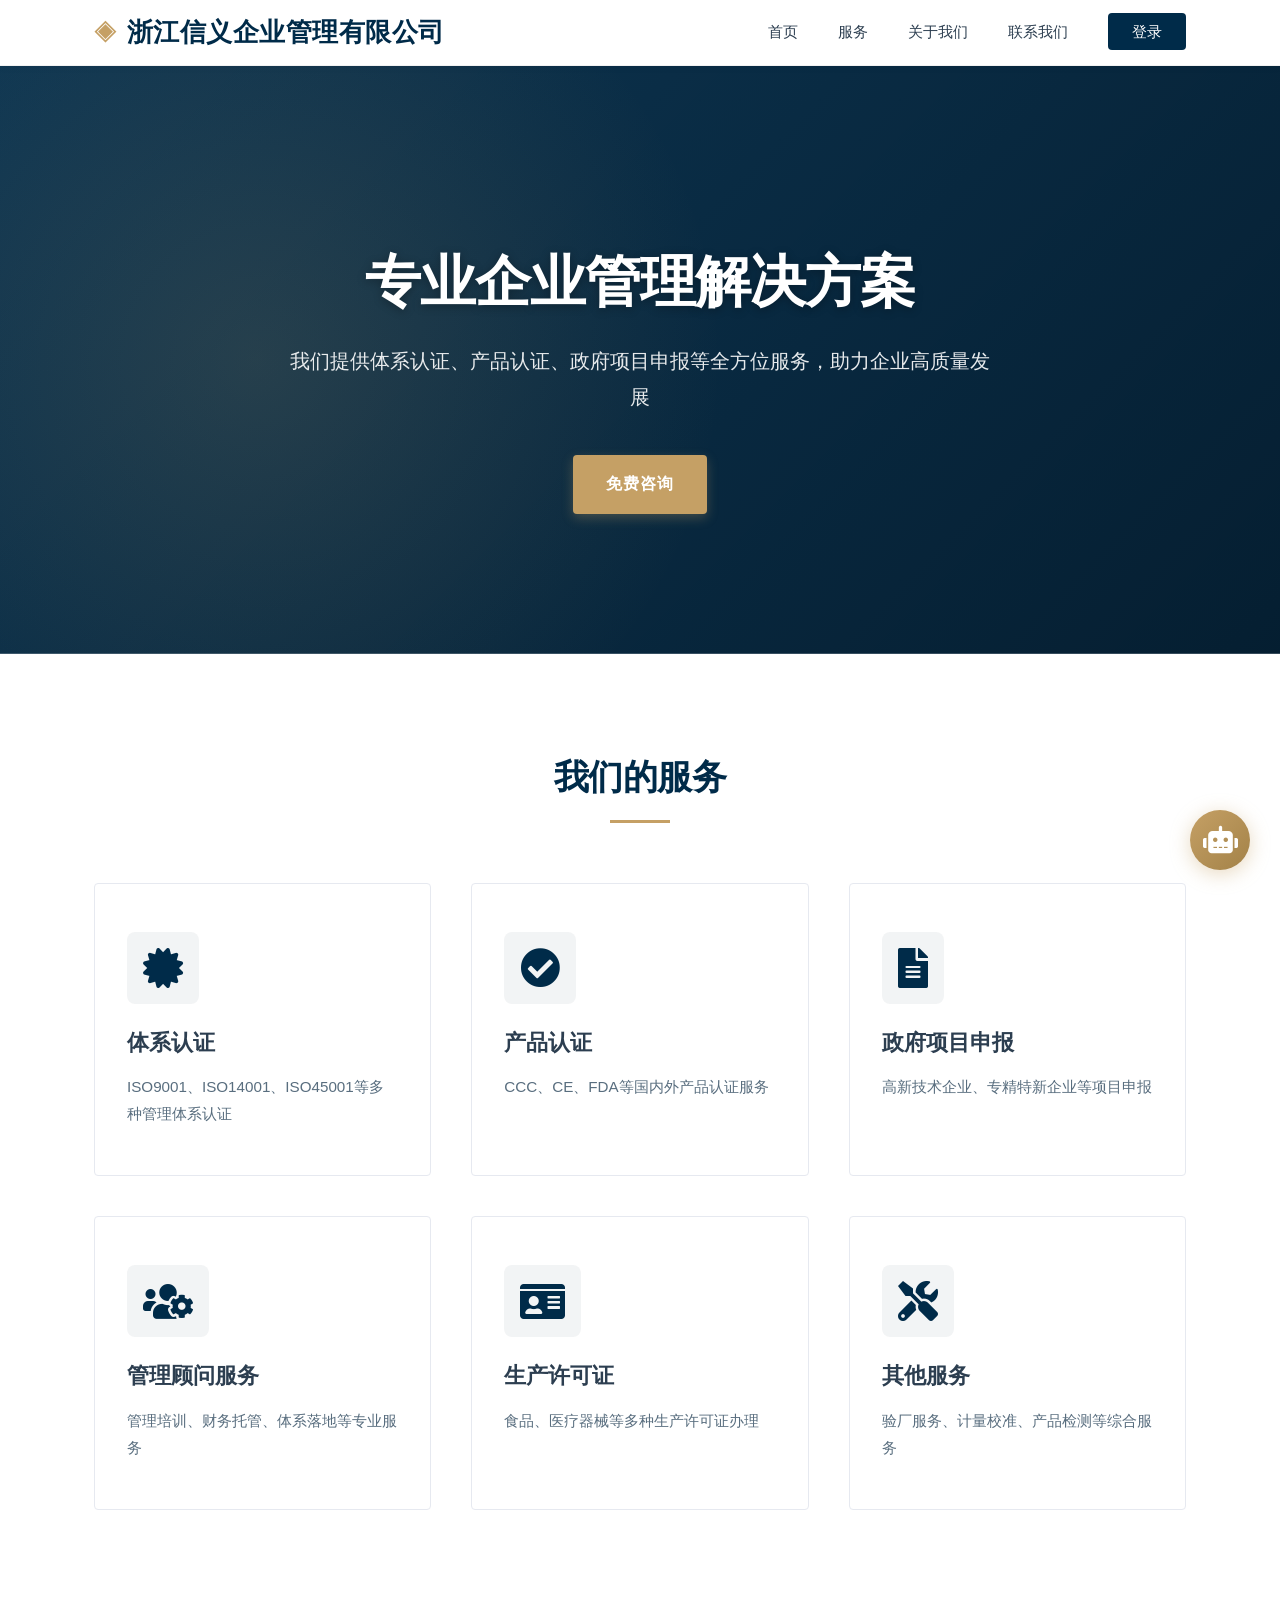
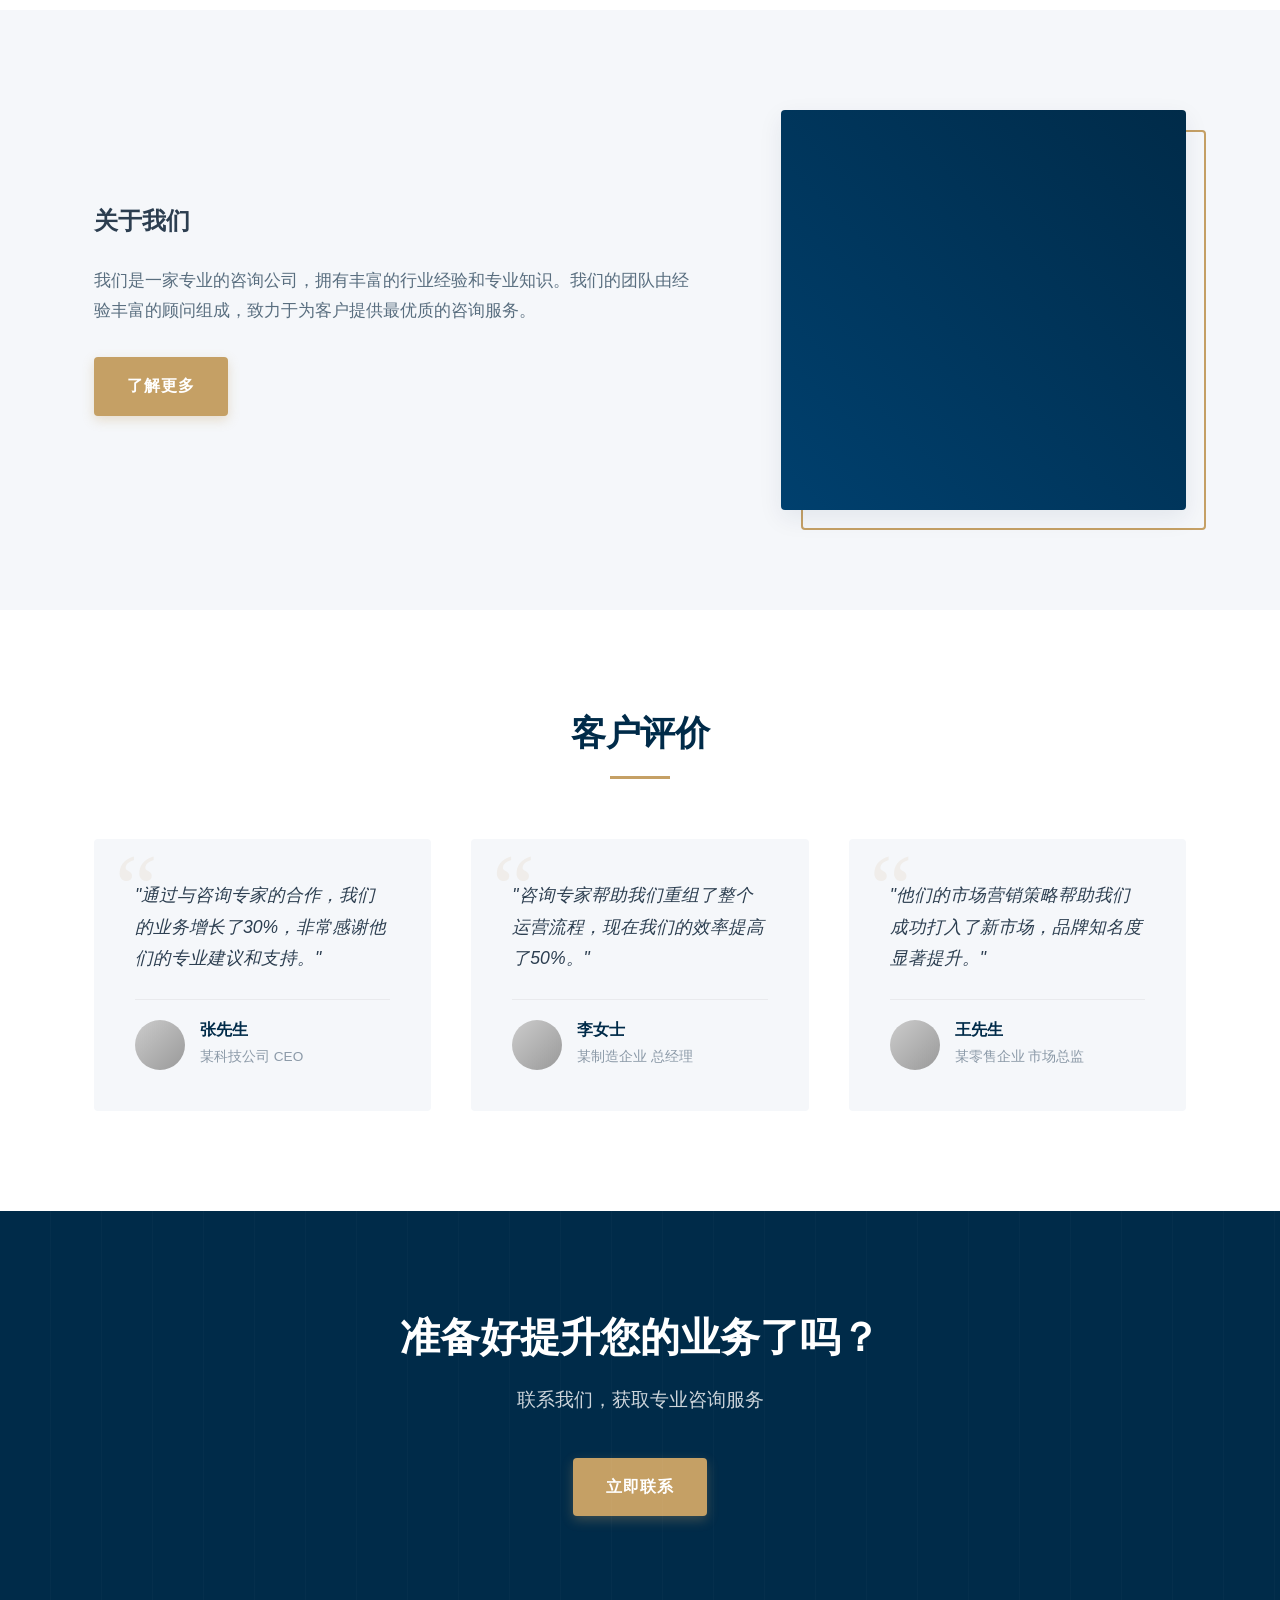
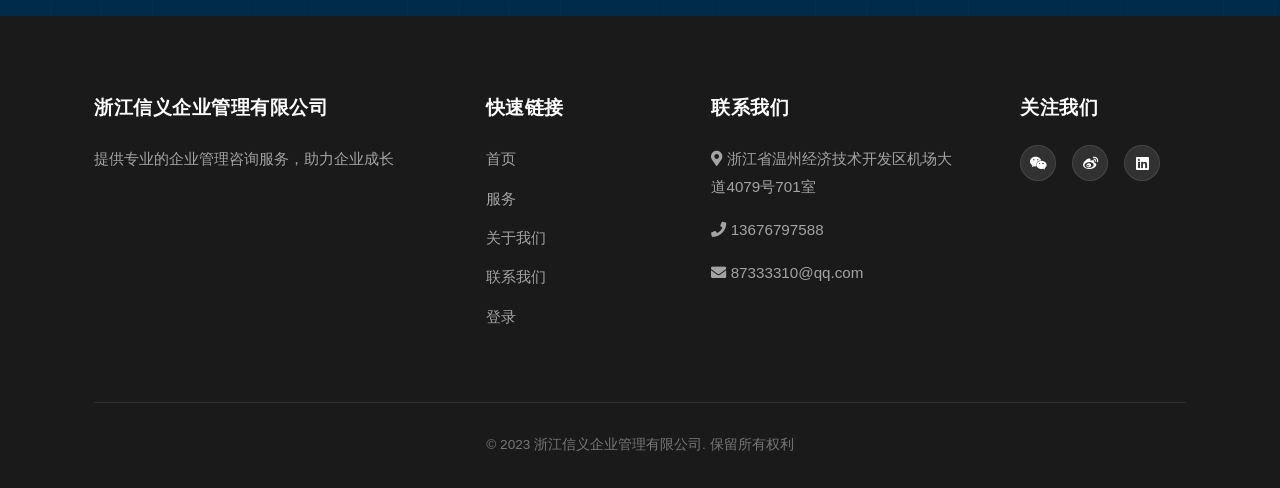
==== public/index.html @ 8b7562a7 "Optimize mobile responsive layout: fix nav width, adjust font sizes, stack grid items" ====
<!DOCTYPE html>
<html lang="zh-CN">
<head>
    <meta charset="UTF-8">
    <meta name="viewport" content="width=device-width, initial-scale=1.0">
    <title>浙江信义企业管理有限公司 - 专业体系认证与政府项目申报</title>
    <meta name="description" content="浙江信义企业管理有限公司提供ISO9001体系认证、产品认证、政府项目申报、高新技术企业认定等一站式咨询服务。专业团队，高效办理，助力企业高质量发展。">
    <meta name="keywords" content="体系认证, 产品认证, 政府项目申报, ISO9001, 管理咨询, 浙江信义, 企业管理">
    <link rel="stylesheet" href="css/style.css">
    <link rel="stylesheet" href="css/responsive.css">
    <link rel="stylesheet" href="https://cdn.staticfile.org/font-awesome/5.15.3/css/all.min.css">
    
    <!-- JSON-LD Schema for AI Search Visibility -->
    <script type="application/ld+json">
    {
      "@context": "https://schema.org",
      "@type": "Consulting",
      "name": "浙江信义企业管理有限公司",
      "image": "https://example.com/logo.png",
      "description": "提供体系认证、产品认证、政府项目申报等全方位企业管理咨询服务。",
      "address": {
        "@type": "PostalAddress",
        "streetAddress": "经济技术开发区机场大道4079号701室",
        "addressLocality": "温州市",
        "addressRegion": "浙江省",
        "postalCode": "325000",
        "addressCountry": "CN"
      },
      "geo": {
        "@type": "GeoCoordinates",
        "latitude": 27.9949,
        "longitude": 120.6994
      },
      "url": "http://www.consultingexperts.com",
      "telephone": "13676797588",
      "priceRange": "$$",
      "openingHoursSpecification": [
        {
          "@type": "OpeningHoursSpecification",
          "dayOfWeek": [
            "Monday",
            "Tuesday",
            "Wednesday",
            "Thursday",
            "Friday"
          ],
          "opens": "09:00",
          "closes": "18:00"
        }
      ],
      "sameAs": [
        "https://weibo.com/xinyi",
        "https://www.linkedin.com/company/xinyi"
      ]
    }
    </script>
</head>
<body>
    <header>
        <div class="container">
            <div class="logo">
                <h1>浙江信义企业管理有限公司</h1>
            </div>
            <nav>
                <ul>
                    <li><a href="index.html">首页</a></li>
                    <li><a href="services.html">服务</a></li>
                    <li><a href="about.html">关于我们</a></li>
                    <li><a href="contact.html">联系我们</a></li>
                    <li><a href="login.html" class="btn-login">登录</a></li>
                </ul>
            </nav>
            <div class="menu-toggle">
                <i class="fas fa-bars"></i>
            </div>
        </div>
    </header>

    <section class="hero animate-on-scroll">
        <div class="container">
            <div class="hero-content">
                <h2>专业企业管理解决方案</h2>
                <p>我们提供体系认证、产品认证、政府项目申报等全方位服务，助力企业高质量发展</p>
                <a href="#" class="btn js-open-ai-consult">免费咨询</a>
            </div>
        </div>
    </section>

    <section class="services animate-on-scroll">
        <div class="container">
            <h2 class="section-title">我们的服务</h2>
            <div class="services-grid">
                <div class="service-card animate-on-scroll">
                    <a href="services.html#system-certification">
                        <i class="fas fa-certificate"></i>
                        <h3>体系认证</h3>
                        <p>ISO9001、ISO14001、ISO45001等多种管理体系认证</p>
                    </a>
                </div>
                <div class="service-card animate-on-scroll">
                    <a href="services.html#product-certification">
                        <i class="fas fa-check-circle"></i>
                        <h3>产品认证</h3>
                        <p>CCC、CE、FDA等国内外产品认证服务</p>
                    </a>
                </div>
                <div class="service-card animate-on-scroll">
                    <a href="services.html#government-projects">
                        <i class="fas fa-file-alt"></i>
                        <h3>政府项目申报</h3>
                        <p>高新技术企业、专精特新企业等项目申报</p>
                    </a>
                </div>
                <div class="service-card animate-on-scroll">
                    <a href="services.html#management-consulting">
                        <i class="fas fa-users-cog"></i>
                        <h3>管理顾问服务</h3>
                        <p>管理培训、财务托管、体系落地等专业服务</p>
                    </a>
                </div>
                <div class="service-card animate-on-scroll">
                    <a href="services.html#production-license">
                        <i class="fas fa-id-card"></i>
                        <h3>生产许可证</h3>
                        <p>食品、医疗器械等多种生产许可证办理</p>
                    </a>
                </div>
                <div class="service-card animate-on-scroll">
                    <a href="services.html#other-services">
                        <i class="fas fa-tools"></i>
                        <h3>其他服务</h3>
                        <p>验厂服务、计量校准、产品检测等综合服务</p>
                    </a>
                </div>
            </div>
        </div>
    </section>

    <section class="about-preview animate-on-scroll">
        <div class="container">
            <div class="about-content">
                <h2>关于我们</h2>
                <p>我们是一家专业的咨询公司，拥有丰富的行业经验和专业知识。我们的团队由经验丰富的顾问组成，致力于为客户提供最优质的咨询服务。</p>
                <a href="about.html" class="btn">了解更多</a>
            </div>
            <div class="about-image-placeholder"></div>
        </div>
    </section>

    <section class="testimonials animate-on-scroll">
        <div class="container">
            <h2 class="section-title">客户评价</h2>
            <div class="testimonial-slider">
                <div class="testimonial animate-on-scroll">
                    <p>"通过与咨询专家的合作，我们的业务增长了30%，非常感谢他们的专业建议和支持。"</p>
                    <div class="client">
                        <div class="client-avatar"></div>
                        <div class="client-info">
                            <h4>张先生</h4>
                            <p>某科技公司 CEO</p>
                        </div>
                    </div>
                </div>
                <div class="testimonial animate-on-scroll">
                    <p>"咨询专家帮助我们重组了整个运营流程，现在我们的效率提高了50%。"</p>
                    <div class="client">
                        <div class="client-avatar"></div>
                        <div class="client-info">
                            <h4>李女士</h4>
                            <p>某制造企业 总经理</p>
                        </div>
                    </div>
                </div>
                <div class="testimonial animate-on-scroll">
                    <p>"他们的市场营销策略帮助我们成功打入了新市场，品牌知名度显著提升。"</p>
                    <div class="client">
                        <div class="client-avatar"></div>
                        <div class="client-info">
                            <h4>王先生</h4>
                            <p>某零售企业 市场总监</p>
                        </div>
                    </div>
                </div>
            </div>
        </div>
    </section>

    <section class="cta animate-on-scroll">
        <div class="container">
            <h2>准备好提升您的业务了吗？</h2>
            <p>联系我们，获取专业咨询服务</p>
            <a href="contact.html" class="btn">立即联系</a>
        </div>
    </section>

    <footer>
        <div class="container">
            <div class="footer-content">
                <div class="footer-section">
                    <h3>浙江信义企业管理有限公司</h3>
                    <p>提供专业的企业管理咨询服务，助力企业成长</p>
                </div>
                <div class="footer-section">
                    <h3>快速链接</h3>
                    <ul>
                        <li><a href="index.html">首页</a></li>
                        <li><a href="services.html">服务</a></li>
                        <li><a href="about.html">关于我们</a></li>
                        <li><a href="contact.html">联系我们</a></li>
                        <li><a href="login.html">登录</a></li>
                    </ul>
                </div>
                <div class="footer-section">
                    <h3>联系我们</h3>
                    <p><i class="fas fa-map-marker-alt"></i> 浙江省温州经济技术开发区机场大道4079号701室</p>
                    <p><i class="fas fa-phone"></i> 13676797588</p>
                    <p><i class="fas fa-envelope"></i> 87333310@qq.com</p>
                </div>
                <div class="footer-section">
                    <h3>关注我们</h3>
                    <div class="social-icons">
                        <a href="#"><i class="fab fa-weixin"></i></a>
                        <a href="#"><i class="fab fa-weibo"></i></a>
                        <a href="#"><i class="fab fa-linkedin"></i></a>
                    </div>
                </div>
            </div>
            <div class="copyright">
                <p>&copy; 2023 浙江信义企业管理有限公司. 保留所有权利</p>
            </div>
        </div>
    </footer>

    <!-- AI Chat Widget -->
    <div class="ai-widget-toggle" id="aiWidgetToggle" title="咨询 AI 助手">
        <i class="fas fa-robot"></i>
    </div>

    <!-- API Key Configuration Modal -->
    <div class="api-key-modal" id="apiKeyModal">
        <div class="modal-content">
            <div class="modal-header">
                <h3>配置 Kimi API Key</h3>
                <button class="close-modal" id="closeApiModal">&times;</button>
            </div>
            <div class="modal-body">
                <p>为了使用真实的 AI 对话功能，请输入您的 Moonshot API Key。</p>
                <p class="api-note">您的 Key 仅存储在本地，不会发送给第三方。</p>
                <input type="password" id="apiKeyInput" placeholder="sk-xxxxxxxxxxxxxxxxxxxxxxxxxxxxxxxx">
                <div class="modal-actions">
                    <button class="btn-cancel" id="cancelApiKey">使用模拟模式</button>
                    <button class="btn-save" id="saveApiKey">保存并启用</button>
                </div>
            </div>
        </div>
    </div>

    <div class="ai-chat-window" id="aiChatWindow">
        <div class="chat-header">
            <div class="header-info">
                <div class="ai-avatar">
                    <i class="fas fa-robot"></i>
                </div>
                <div class="header-text">
                    <h3>信义智能助手</h3>
                    <span class="status-dot"></span>
                    <span class="status-text">Kimi 2.5 在线</span>
                </div>
            </div>
            <button class="close-chat" id="closeChat">
                <i class="fas fa-times"></i>
            </button>
        </div>
        <div class="chat-messages" id="chatMessages">
            <div class="message ai">
                您好！我是信义企业管理的智能助手。有什么我可以帮您的吗？<br>
                我可以回答关于体系认证、产品认证或政府项目申报的问题。
            </div>
        </div>
        <div class="chat-input-area">
            <input type="text" id="chatInput" placeholder="请输入您的问题..." autocomplete="off">
            <button class="send-btn" id="sendBtn">
                <i class="fas fa-paper-plane"></i>
            </button>
        </div>
    </div>

    <script src="js/script.js?v=20260306b"></script>
</body>
</html>
---- public/css/style.css ----
/* 全局样式 - 商务咨询风格 V2.0 */
:root {
    /* 核心品牌色 - 深海蓝与香槟金 */
    --primary-color: #002B49; /* 深邃稳重的海军蓝 */
    --primary-light: #00406E;
    --primary-dark: #001A2D;
    
    --secondary-color: #C5A065; /* 高端香槟金 */
    --secondary-light: #D4BE8D;
    --secondary-dark: #A38248;
    
    /* 辅助色 */
    --accent-color: #E74C3C;
    --success-color: #27AE60;
    
    /* 中性色 */
    --bg-body: #F5F7FA;
    --bg-light: #FFFFFF;
    --bg-dark: #1A1A1A;
    
    --text-main: #2C3E50;
    --text-regular: #596E7F;
    --text-light: #8C9AA8;
    --text-white: #FFFFFF;
    
    --border-color: #E6E9F0;
    
    /* 阴影系统 */
    --shadow-sm: 0 2px 8px rgba(0, 43, 73, 0.04);
    --shadow-md: 0 8px 24px rgba(0, 43, 73, 0.08);
    --shadow-lg: 0 16px 48px rgba(0, 43, 73, 0.12);
    
    --transition: all 0.3s cubic-bezier(0.25, 0.8, 0.25, 1);
    --radius: 4px; /* 商务风格偏向方正 */
}

* {
    margin: 0;
    padding: 0;
    box-sizing: border-box;
}

body {
    font-family: 'Helvetica Neue', 'PingFang SC', 'Hiragino Sans GB', 'Microsoft YaHei', Arial, sans-serif;
    line-height: 1.8;
    color: var(--text-regular);
    background-color: var(--bg-body);
    /* 添加细腻的背景纹理 */
    background-image: radial-gradient(#E6E9F0 1px, transparent 1px);
    background-size: 40px 40px;
}

h1, h2, h3, h4, h5, h6 {
    color: var(--text-main);
    font-weight: 700;
    line-height: 1.3;
}

.container {
    width: 100%;
    max-width: 1200px;
    margin: 0 auto;
    padding: 0 24px;
}

a {
    text-decoration: none;
    color: var(--primary-color);
    transition: var(--transition);
}

a:hover {
    color: var(--secondary-color);
}

ul {
    list-style: none;
}

img {
    max-width: 100%;
    height: auto;
    display: block;
}

/* 按钮样式升级 */
.btn {
    display: inline-flex;
    align-items: center;
    justify-content: center;
    background-color: var(--secondary-color);
    color: white;
    padding: 14px 32px;
    border-radius: var(--radius);
    font-weight: 600;
    font-size: 1rem;
    letter-spacing: 1px;
    transition: var(--transition);
    border: 1px solid transparent;
    cursor: pointer;
    box-shadow: 0 4px 12px rgba(197, 160, 101, 0.3);
}

.btn:hover {
    background-color: var(--secondary-dark);
    transform: translateY(-2px);
    box-shadow: 0 8px 20px rgba(197, 160, 101, 0.4);
}

.btn-outline {
    background-color: transparent;
    border: 2px solid white;
    box-shadow: none;
}

.btn-outline:hover {
    background-color: white;
    color: var(--primary-color);
}

/* 标题样式升级 */
.section-title {
    text-align: center;
    font-size: 2.2rem;
    margin-bottom: 60px;
    position: relative;
    color: var(--primary-color);
    letter-spacing: -0.5px;
}

.section-title:after {
    content: '';
    display: block;
    width: 60px;
    height: 3px;
    background: var(--secondary-color);
    margin: 20px auto 0;
}

/* 头部样式优化 */
header {
    background-color: rgba(255, 255, 255, 0.95);
    backdrop-filter: blur(10px);
    box-shadow: var(--shadow-sm);
    position: sticky;
    top: 0;
    z-index: 1000;
    padding: 16px 0;
    border-bottom: 1px solid rgba(0,0,0,0.05);
}

header .container {
    display: flex;
    justify-content: space-between;
    align-items: center;
}

.logo h1 {
    font-size: 1.6rem;
    color: var(--primary-color);
    font-weight: 800;
    letter-spacing: 0.5px;
    display: flex;
    align-items: center;
}

/* 可以在这里添加一个伪元素图标 */
.logo h1::before {
    content: '◈';
    margin-right: 10px;
    color: var(--secondary-color);
    font-size: 1.4rem;
}

nav ul {
    display: flex;
    align-items: center;
}

nav ul li {
    margin-left: 40px;
}

nav ul li a {
    color: var(--text-main);
    font-weight: 500;
    font-size: 0.95rem;
    position: relative;
    padding: 8px 0;
}

nav ul li a:hover,
nav ul li a.active {
    color: var(--primary-color);
}

nav ul li a::after {
    content: '';
    position: absolute;
    width: 0;
    height: 2px;
    background: var(--secondary-color);
    bottom: 0;
    left: 0;
    transition: var(--transition);
}

nav ul li a:hover::after,
nav ul li a.active::after {
    width: 100%;
}

.btn-login {
    background-color: var(--primary-color);
    color: white !important;
    padding: 10px 24px;
    border-radius: var(--radius);
    transition: var(--transition);
}

.btn-login:hover {
    background-color: var(--primary-light);
    color: white !important;
    transform: translateY(-1px);
    box-shadow: 0 4px 12px rgba(0, 43, 73, 0.2);
}

.btn-login::after {
    display: none;
}

.menu-toggle {
    display: none;
    font-size: 1.5rem;
    cursor: pointer;
    color: var(--primary-color);
}

/* Hero 区域 - 高端商务风格 */
.hero {
    /* 使用多重渐变模拟高端背景 */
    background: 
        linear-gradient(135deg, rgba(0, 43, 73, 0.95) 0%, rgba(0, 26, 45, 0.98) 100%),
        repeating-linear-gradient(45deg, rgba(255,255,255,0.03) 0px, rgba(255,255,255,0.03) 1px, transparent 1px, transparent 20px);
    background-size: cover;
    background-position: center;
    color: white;
    text-align: center;
    padding: 180px 0 140px;
    position: relative;
    overflow: hidden;
}

/* 装饰性光晕 */
.hero::before {
    content: '';
    position: absolute;
    top: -50%;
    left: -20%;
    width: 80%;
    height: 200%;
    background: radial-gradient(circle, rgba(197, 160, 101, 0.15) 0%, transparent 60%);
    pointer-events: none;
}

.hero-content {
    position: relative;
    z-index: 1;
    max-width: 800px;
    margin: 0 auto;
}

.hero-content h2 {
    font-size: 3.5rem;
    margin-bottom: 24px;
    font-weight: 800;
    color: white;
    letter-spacing: -1px;
    text-shadow: 0 2px 10px rgba(0,0,0,0.3);
}

.hero-content p {
    font-size: 1.25rem;
    margin-bottom: 40px;
    color: rgba(255, 255, 255, 0.9);
    font-weight: 300;
    max-width: 700px;
    margin-left: auto;
    margin-right: auto;
}

/* 服务区域样式 */
.services {
    padding: 100px 0;
    background-color: #FFFFFF;
    position: relative;
}

.services-grid {
    display: grid;
    grid-template-columns: repeat(auto-fit, minmax(320px, 1fr));
    gap: 40px;
}

.service-card {
    background: white;
    padding: 48px 32px;
    border-radius: var(--radius);
    text-align: left; /* 商务风格通常左对齐 */
    border: 1px solid var(--border-color);
    transition: var(--transition);
    position: relative;
    overflow: hidden;
}

.service-card:hover {
    transform: translateY(-8px);
    box-shadow: var(--shadow-lg);
    border-color: transparent;
}

/* 顶部强调条 */
.service-card::before {
    content: '';
    position: absolute;
    top: 0;
    left: 0;
    width: 100%;
    height: 4px;
    background: var(--secondary-color);
    transform: scaleX(0);
    transform-origin: left;
    transition: transform 0.3s ease;
}

.service-card:hover::before {
    transform: scaleX(1);
}

.service-card a {
    display: block;
    color: inherit;
}

.service-card i {
    font-size: 2.5rem;
    color: var(--primary-color);
    margin-bottom: 24px;
    display: inline-block;
    padding: 16px;
    background: rgba(0, 43, 73, 0.05);
    border-radius: 8px;
    transition: var(--transition);
}

.service-card:hover i {
    background: var(--primary-color);
    color: white;
}

.service-card h3 {
    font-size: 1.4rem;
    margin-bottom: 16px;
    color: var(--text-main);
}

.service-card p {
    color: var(--text-regular);
    font-size: 0.95rem;
    margin-bottom: 0;
}

/* 关于我们预览区域 */
.about-preview {
    padding: 100px 0;
    background-color: var(--bg-body);
}

.about-preview .container {
    display: grid;
    grid-template-columns: 1.2fr 0.8fr;
    gap: 80px;
    align-items: center;
}

.about-content h2 {
    text-align: left;
    margin-bottom: 30px;
}

.about-content h2::after {
    margin: 20px 0 0;
}

.about-content p {
    margin-bottom: 30px;
    font-size: 1.05rem;
    color: var(--text-regular);
}

/* 模拟图片占位符 - 专业的几何图形 */
.about-image-placeholder {
    width: 100%;
    height: 400px;
    background: linear-gradient(45deg, var(--primary-light), var(--primary-color));
    border-radius: var(--radius);
    position: relative;
    box-shadow: var(--shadow-md);
}

.about-image-placeholder::after {
    content: '';
    position: absolute;
    top: 20px;
    right: -20px;
    bottom: -20px;
    left: 20px;
    border: 2px solid var(--secondary-color);
    z-index: -1;
    border-radius: var(--radius);
}

/* 客户评价区域 */
.testimonials {
    padding: 100px 0;
    background-color: white;
}

.testimonial-slider {
    display: grid;
    grid-template-columns: repeat(auto-fit, minmax(300px, 1fr));
    gap: 40px;
}

.testimonial {
    background: var(--bg-body);
    padding: 40px;
    border-radius: var(--radius);
    position: relative;
    border: 1px solid transparent;
    transition: var(--transition);
}

.testimonial:hover {
    background: white;
    box-shadow: var(--shadow-md);
    border-color: var(--border-color);
}

.testimonial p {
    font-style: italic;
    margin-bottom: 24px;
    color: var(--text-main);
    font-size: 1.1rem;
    position: relative;
    z-index: 1;
}

.testimonial::before {
    content: '\201C';
    font-size: 6rem;
    position: absolute;
    top: 0px;
    left: 20px;
    color: rgba(197, 160, 101, 0.1);
    font-family: Georgia, serif;
    line-height: 1;
}

.client {
    display: flex;
    align-items: center;
    border-top: 1px solid rgba(0,0,0,0.05);
    padding-top: 20px;
}

.client-avatar {
    width: 50px;
    height: 50px;
    background-color: #ddd;
    border-radius: 50%;
    margin-right: 15px;
    /* 这里应该用 img，暂时用颜色块代替 */
    background: linear-gradient(135deg, #ccc, #999);
}

.client-info h4 {
    color: var(--primary-color);
    font-size: 1rem;
    margin-bottom: 4px;
}

.client-info p {
    margin: 0;
    font-style: normal;
    font-size: 0.85rem;
    color: var(--text-light);
}

/* 行动召唤区域 */
.cta {
    background: var(--primary-color);
    color: white;
    text-align: center;
    padding: 100px 0;
    position: relative;
    overflow: hidden;
}

.cta::after {
    content: '';
    position: absolute;
    top: 0;
    left: 0;
    width: 100%;
    height: 100%;
    background: repeating-linear-gradient(90deg, transparent 0, transparent 50px, rgba(255,255,255,0.02) 50px, rgba(255,255,255,0.02) 51px);
    pointer-events: none;
}

.cta h2 {
    font-size: 2.5rem;
    margin-bottom: 20px;
    color: white;
}

.cta p {
    margin-bottom: 40px;
    font-size: 1.2rem;
    color: rgba(255,255,255,0.8);
}

.cta .btn {
    background-color: var(--secondary-color);
    color: white;
}

.cta .btn:hover {
    background-color: white;
    color: var(--primary-color);
}

/* 页脚样式 */
footer {
    background-color: var(--bg-dark);
    color: white;
    padding: 80px 0 30px;
    font-size: 0.95rem;
}

.footer-content {
    display: grid;
    grid-template-columns: 2fr 1fr 1.5fr 1fr;
    gap: 60px;
    margin-bottom: 60px;
}

.footer-section h3 {
    font-size: 1.2rem;
    margin-bottom: 24px;
    color: white;
    font-weight: 600;
    letter-spacing: 0.5px;
}

.footer-section p {
    margin-bottom: 16px;
    color: rgba(255, 255, 255, 0.6);
    line-height: 1.8;
}

.footer-section ul li {
    margin-bottom: 12px;
}

.footer-section ul li a {
    color: rgba(255, 255, 255, 0.6);
    transition: var(--transition);
}

.footer-section ul li a:hover {
    color: var(--secondary-color);
    padding-left: 6px;
}

.social-icons {
    display: flex;
    gap: 16px;
}

.social-icons a {
    display: flex;
    align-items: center;
    justify-content: center;
    width: 36px;
    height: 36px;
    background-color: rgba(255, 255, 255, 0.1);
    border-radius: 50%; /* 圆形 */
    color: white;
    transition: var(--transition);
    border: 1px solid rgba(255,255,255,0.1);
}

.social-icons a:hover {
    background-color: var(--secondary-color);
    border-color: var(--secondary-color);
    transform: translateY(-3px);
}

.copyright {
    text-align: center;
    padding-top: 30px;
    border-top: 1px solid rgba(255, 255, 255, 0.1);
    color: rgba(255, 255, 255, 0.4);
    font-size: 0.85rem;
}

/* 动画相关样式 */
.animate-on-scroll {
    opacity: 0;
    transform: translateY(30px);
    transition: all 0.8s cubic-bezier(0.25, 0.8, 0.25, 1);
}

.animate-on-scroll.animated {
    opacity: 1;
    transform: translateY(0);
}

/* 错开动画延迟 */
.services-grid .service-card:nth-child(1) { transition-delay: 0.1s; }
.services-grid .service-card:nth-child(2) { transition-delay: 0.2s; }
.services-grid .service-card:nth-child(3) { transition-delay: 0.3s; }
.services-grid .service-card:nth-child(4) { transition-delay: 0.4s; }
.services-grid .service-card:nth-child(5) { transition-delay: 0.5s; }
.services-grid .service-card:nth-child(6) { transition-delay: 0.6s; }

/* 智能助手相关样式 */
.ai-widget-toggle {
    position: fixed;
    bottom: 30px;
    right: 30px;
    width: 60px;
    height: 60px;
    background: linear-gradient(135deg, var(--secondary-color), var(--secondary-dark));
    border-radius: 50%;
    box-shadow: 0 4px 20px rgba(197, 160, 101, 0.4);
    display: flex;
    align-items: center;
    justify-content: center;
    cursor: pointer;
    z-index: 2147483647; /* 确保在最顶层 */
    transition: all 0.3s cubic-bezier(0.34, 1.56, 0.64, 1);
    animation: float 3s ease-in-out infinite;
}

.ai-widget-toggle:hover {
    transform: scale(1.1) rotate(10deg);
}

.ai-widget-toggle i {
    color: white;
    font-size: 28px;
}

@keyframes float {
    0%, 100% { transform: translateY(0); }
    50% { transform: translateY(-10px); }
}

/* 聊天窗口 */
.ai-chat-window {
    position: fixed;
    bottom: 100px;
    right: 30px;
    width: 380px;
    height: 550px;
    background: white;
    border-radius: 16px;
    box-shadow: 0 12px 48px rgba(0, 0, 0, 0.15);
    display: flex;
    flex-direction: column;
    overflow: hidden;
    z-index: 2147483646; /* 仅次于 toggle */
    opacity: 0;
    transform: translateY(20px) scale(0.95);
    pointer-events: none;
    transition: all 0.3s cubic-bezier(0.25, 0.8, 0.25, 1);
    border: 1px solid rgba(0,0,0,0.05);
}

.ai-chat-window.active {
    opacity: 1;
    transform: translateY(0) scale(1);
    pointer-events: auto;
}

.chat-header {
    background: linear-gradient(135deg, var(--primary-color), var(--primary-dark));
    padding: 16px 20px;
    display: flex;
    justify-content: space-between;
    align-items: center;
    color: white;
}

.header-info {
    display: flex;
    align-items: center;
    gap: 12px;
    flex: 1; /* 占据剩余空间，将按钮挤向右侧 */
}

.ai-avatar {
    width: 36px;
    height: 36px;
    background: rgba(255,255,255,0.15);
    border-radius: 50%;
    display: flex;
    align-items: center;
    justify-content: center;
    font-size: 18px;
}

.header-text h3 {
    font-size: 16px;
    margin: 0;
    color: white;
}

.status-dot {
    display: inline-block;
    width: 8px;
    height: 8px;
    background: #2ecc71;
    border-radius: 50%;
    margin-right: 4px;
}

.status-text {
    font-size: 12px;
    opacity: 0.8;
}

.close-chat {
    background: none;
    border: none;
    color: rgba(255,255,255,0.7);
    cursor: pointer;
    padding: 6px;
    transition: all 0.2s;
    border-radius: 50%;
    width: 32px;
    height: 32px;
    display: flex;
    align-items: center;
    justify-content: center;
}

.close-chat:hover {
    color: white;
    background: rgba(255,255,255,0.1);
}

.reset-chat-btn {
    background: none;
    border: none;
    color: rgba(255,255,255,0.7);
    cursor: pointer;
    padding: 0;
    transition: all 0.2s;
    width: 32px;
    height: 32px;
    border-radius: 50%;
    display: flex;
    align-items: center;
    justify-content: center;
    margin-right: 4px;
}

.reset-chat-btn:hover {
    color: white;
    background: rgba(255,255,255,0.1);
    transform: rotate(180deg);
}

.chat-messages {
    flex: 1;
    padding: 20px;
    overflow-y: auto;
    background: #f8f9fa;
    display: flex;
    flex-direction: column;
    gap: 16px;
}

.message {
    max-width: 85%;
    padding: 12px 16px;
    border-radius: 12px;
    font-size: 14px;
    line-height: 1.5;
    position: relative;
    word-wrap: break-word;
}

.message.ai {
    background: white;
    align-self: flex-start;
    border-bottom-left-radius: 2px;
    box-shadow: 0 2px 8px rgba(0,0,0,0.05);
    color: var(--text-main);
}

.message.user {
    background: var(--secondary-color);
    color: white;
    align-self: flex-end;
    border-bottom-right-radius: 2px;
    box-shadow: 0 2px 8px rgba(197, 160, 101, 0.2);
}

.typing-indicator {
    display: flex;
    gap: 4px;
    padding: 12px 16px;
    background: white;
    border-radius: 12px;
    align-self: flex-start;
    width: fit-content;
}

.dot {
    width: 6px;
    height: 6px;
    background: #ccc;
    border-radius: 50%;
    animation: typing 1.4s infinite ease-in-out;
}

.dot:nth-child(1) { animation-delay: 0s; }
.dot:nth-child(2) { animation-delay: 0.2s; }
.dot:nth-child(3) { animation-delay: 0.4s; }

@keyframes typing {
    0%, 100% { transform: translateY(0); }
    50% { transform: translateY(-4px); }
}

.chat-input-area {
    padding: 16px;
    background: white;
    border-top: 1px solid rgba(0,0,0,0.05);
    display: flex;
    gap: 10px;
    position: relative;
}

.chat-input-area input {
    flex: 1;
    border: 1px solid #eee;
    border-radius: 20px;
    padding: 10px 42px 10px 16px;
    font-size: 14px;
    outline: none;
    transition: border-color 0.2s;
}

.chat-input-area input:focus {
    border-color: var(--secondary-color);
}

.send-btn {
    width: 40px;
    height: 40px;
    border-radius: 50%;
    background: var(--primary-color);
    color: white;
    border: none;
    cursor: pointer;
    display: flex;
    align-items: center;
    justify-content: center;
    transition: background 0.2s;
    flex-shrink: 0;
}

.send-btn:hover {
    background: var(--primary-light);
}

.voice-btn {
    position: absolute;
    right: 70px;
    top: 50%;
    transform: translateY(-50%);
    width: 30px;
    height: 30px;
    border-radius: 50%;
    background: transparent;
    color: #aaa;
    border: none;
    cursor: pointer;
    display: flex;
    align-items: center;
    justify-content: center;
    transition: all 0.2s ease;
    z-index: 10;
}

.voice-btn:hover {
    background: rgba(0,0,0,0.05);
    color: var(--primary-color);
}

.voice-btn.listening {
    background: #d9534f;
    color: #fff;
    border-color: #d9534f;
    animation: mic-pulse 1.2s infinite;
}

.voice-btn:disabled {
    cursor: not-allowed;
    opacity: 0.5;
}

@keyframes mic-pulse {
    0% {
        box-shadow: 0 0 0 0 rgba(217, 83, 79, 0.45);
    }
    70% {
        box-shadow: 0 0 0 8px rgba(217, 83, 79, 0);
    }
    100% {
        box-shadow: 0 0 0 0 rgba(217, 83, 79, 0);
    }
}

/* 移动端适配优化 */
@media (max-width: 480px) {
    .ai-chat-window {
        position: fixed;
        bottom: 0;
        right: 0;
        width: 100%;
        height: 100%; /* 全屏显示 */
        height: 100dvh; /* 适配移动端动态视口高度 */
        max-height: 100dvh;
        border-radius: 0;
        display: flex;
        flex-direction: column;
        z-index: 2147483647; /* 确保在最顶层 */
    }
    
    .chat-messages {
        flex: 1;
        overflow-y: auto;
        padding: 15px;
        padding-bottom: 80px; /* 增加底部内边距，防止被输入框遮挡 */
        -webkit-overflow-scrolling: touch; /* iOS顺滑滚动 */
    }

    .chat-input-area {
        position: absolute;
        bottom: 0;
        left: 0;
        width: 100%;
        background: white;
        padding: 12px;
        box-shadow: 0 -2px 10px rgba(0,0,0,0.05);
        z-index: 10;
        display: flex;
        align-items: center;
        gap: 8px;
    }

    .chat-input-area input {
        font-size: 16px; /* 防止iOS自动放大 */
        padding: 10px 12px; /* 调整内边距 */
    }

    /* 强制在聊天窗口打开时隐藏切换按钮 */
    .ai-chat-window.active ~ .ai-widget-toggle {
        display: none !important;
        opacity: 0 !important;
        pointer-events: none !important;
        visibility: hidden !important;
    }
    
    .ai-widget-toggle {
        bottom: 20px;
        right: 20px;
        width: 50px;
        height: 50px;
        z-index: 2147483646;
        transition: all 0.3s ease; /* 添加过渡效果 */
    }

    /* 增大关闭和重置按钮触控区域 */
    .close-chat, .reset-chat-btn {
        width: 48px; /* 加大触控区域 */
        height: 48px;
        font-size: 24px; /* 图标放大 */
        display: flex;
        align-items: center;
        justify-content: center;
    }
    
    .header-info {
        max-width: 70%; /* 防止标题过长 */
    }
    
    .header-text h3 {
        font-size: 15px;
        white-space: nowrap;
        overflow: hidden;
        text-overflow: ellipsis;
    }

    /* 调整语音按钮位置和大小 */
    .voice-btn {
        right: 60px; /* 调整位置 */
        width: 36px;
        height: 36px;
        font-size: 18px; /* 图标放大 */
    }
}

/* API Key 配置模态框 */
.api-key-modal {
    display: none;
    position: fixed;
    top: 0;
    left: 0;
    width: 100%;
    height: 100%;
    background: rgba(0, 0, 0, 0.5);
    z-index: 10000;
    align-items: center;
    justify-content: center;
    opacity: 0;
    transition: opacity 0.3s ease;
}

.api-key-modal.active {
    display: flex;
    opacity: 1;
}

.modal-content {
    background: white;
    width: 90%;
    max-width: 400px;
    border-radius: 12px;
    box-shadow: 0 10px 30px rgba(0, 0, 0, 0.2);
    overflow: hidden;
    transform: translateY(20px);
    transition: transform 0.3s cubic-bezier(0.25, 0.8, 0.25, 1);
}

.api-key-modal.active .modal-content {
    transform: translateY(0);
}

.modal-header {
    background: var(--primary-color);
    padding: 16px 24px;
    display: flex;
    justify-content: space-between;
    align-items: center;
    color: white;
}

.modal-header h3 {
    margin: 0;
    font-size: 18px;
    color: white;
}

.close-modal {
    background: none;
    border: none;
    color: rgba(255, 255, 255, 0.8);
    font-size: 24px;
    cursor: pointer;
    line-height: 1;
}

.modal-body {
    padding: 24px;
}

.modal-body p {
    margin-bottom: 12px;
    color: var(--text-main);
    font-size: 14px;
}

.api-note {
    font-size: 12px;
    color: var(--text-light);
    margin-top: -8px;
    margin-bottom: 16px;
}

#apiKeyInput {
    width: 100%;
    padding: 12px;
    border: 1px solid var(--border-color);
    border-radius: 6px;
    font-size: 14px;
    margin-bottom: 20px;
    outline: none;
    transition: border-color 0.2s;
}

#apiKeyInput:focus {
    border-color: var(--secondary-color);
}

.modal-actions {
    display: flex;
    justify-content: flex-end;
    gap: 12px;
}

.btn-cancel {
    padding: 8px 16px;
    background: #f5f5f5;
    border: none;
    border-radius: 4px;
    color: var(--text-regular);
    cursor: pointer;
    font-size: 14px;
}

.btn-save {
    padding: 8px 16px;
    background: var(--secondary-color);
    border: none;
    border-radius: 4px;
    color: white;
    cursor: pointer;
    font-size: 14px;
}

.btn-save:hover {
    background: var(--secondary-dark);
}
.page-header {
    background: linear-gradient(135deg, var(--primary-color), var(--primary-dark));
    color: white;
    text-align: center;
    padding: 120px 0 80px;
    position: relative;
}

.page-header::after {
    content: '';
    position: absolute;
    bottom: 0;
    left: 0;
    width: 100%;
    height: 60px;
    background: linear-gradient(to top, rgba(0,0,0,0.2), transparent);
}

.page-header h1 {
    font-size: 3rem;
    margin-bottom: 16px;
    color: white;
}

.page-header p {
    font-size: 1.2rem;
    color: rgba(255,255,255,0.8);
}
---- public/css/responsive.css ----
/* 响应式样式 */

/* 大型设备 (大型笔记本和台式机, 1200px 以上) */
@media (min-width: 1200px) {
    .container {
        max-width: 1140px;
    }
}

/* 中型设备 (笔记本, 992px 到 1199px) */
@media (max-width: 1199px) {
    .container {
        max-width: 960px;
    }
    
    .hero-content h2 {
        font-size: 2.5rem;
    }
    
    .about-preview .container {
        gap: 30px;
    }
}

/* 小型设备 (平板电脑, 768px 到 991px) */
@media (max-width: 991px) {
    .container {
        max-width: 720px;
    }
    
    .menu-toggle {
        display: block;
    }
    
    nav {
        position: fixed;
        top: 70px;
        left: -100%;
        width: 80%;
        height: calc(100vh - 70px);
        background-color: white;
        box-shadow: var(--shadow);
        transition: var(--transition);
        z-index: 1000;
    }
    
    nav.active {
        left: 0;
    }
    
    nav ul {
        flex-direction: column;
        padding: 30px;
    }
    
    nav ul li {
        margin: 15px 0;
    }
    
    .hero {
        padding: 100px 0;
    }
    
    .about-preview .container {
        grid-template-columns: 1fr;
    }
    
    .about-content {
        order: 2;
    }
    
    .about-image {
        order: 1;
        margin-bottom: 30px;
    }
    
    .footer-content {
        grid-template-columns: repeat(2, 1fr);
    }
    
    /* 服务页面 */
    .service-item {
        flex-direction: column;
    }
    
    .service-icon {
        margin-bottom: 20px;
    }
    
    /* 关于我们页面 */
    .team-member {
        flex-direction: column;
    }
    
    .member-image {
        margin-bottom: 20px;
    }
    
    /* 联系页面 */
    .contact-wrapper {
        grid-template-columns: 1fr;
    }
    
    .contact-form {
        order: 2;
    }
    
    .contact-map {
        order: 1;
        margin-bottom: 30px;
    }
}

/* 超小型设备 (手机, 767px 以下) */
@media (max-width: 767px) {
    .container {
        max-width: 540px;
    }
    
    .hero-content h2 {
        font-size: 2rem;
    }
    
    .services-grid {
        grid-template-columns: 1fr;
    }
    
    .testimonial-slider {
        grid-template-columns: 1fr;
    }
    
    .footer-content {
        grid-template-columns: 1fr;
    }
    
    .section-title {
        font-size: 2rem;
    }
    
    .cta h2 {
        font-size: 2rem;
    }
    
    /* 服务页面 */
    .service-features {
        grid-template-columns: 1fr;
    }
    
    /* 关于我们页面 */
    .mission-vision {
        grid-template-columns: 1fr;
    }
    
    .achievement-stats {
        grid-template-columns: repeat(2, 1fr);
    }
    
    .client-logos {
        grid-template-columns: repeat(2, 1fr);
    }
    
    /* 联系页面 */
    .info-cards {
        grid-template-columns: 1fr;
    }
    
    .form-row {
        flex-direction: column;
    }
    
    .form-group {
        width: 100%;
        margin-right: 0;
    }
}

/* 极小型设备 (小型手机, 575px 以下) */
@media (max-width: 575px) {
    .container {
        width: 100%;
        padding: 0 15px;
    }
    
    .hero-content h2 {
        font-size: 1.8rem;
    }
    
    .hero-content p {
        font-size: 1rem;
    }
    
    .btn {
        padding: 10px 20px;
        font-size: 0.9rem;
    }
    
    .section-title {
        font-size: 1.8rem;
        margin-bottom: 30px;
    }
    
    .about-content h2 {
        font-size: 1.8rem;
    }
    
    .cta h2 {
        font-size: 1.8rem;
    }
    
    .cta p {
        font-size: 1rem;
    }
    
    .page-header h1 {
        font-size: 2rem;
    }
    
    .page-header p {
        font-size: 1rem;
    }
    
    /* 关于我们页面 */
    .achievement-stats {
        grid-template-columns: 1fr;
    }
    
    .client-logos {
        grid-template-columns: 1fr;
    }
    
    /* 登录页面 */
    .login-tabs {
        flex-direction: column;
    }
    
    .tab-btn {
        width: 100%;
        margin-bottom: 10px;
    }
    
    .social-login .social-icons {
        flex-direction: column;
    }
    
    .social-btn {
        width: 100%;
        margin-bottom: 10px;
    }
}
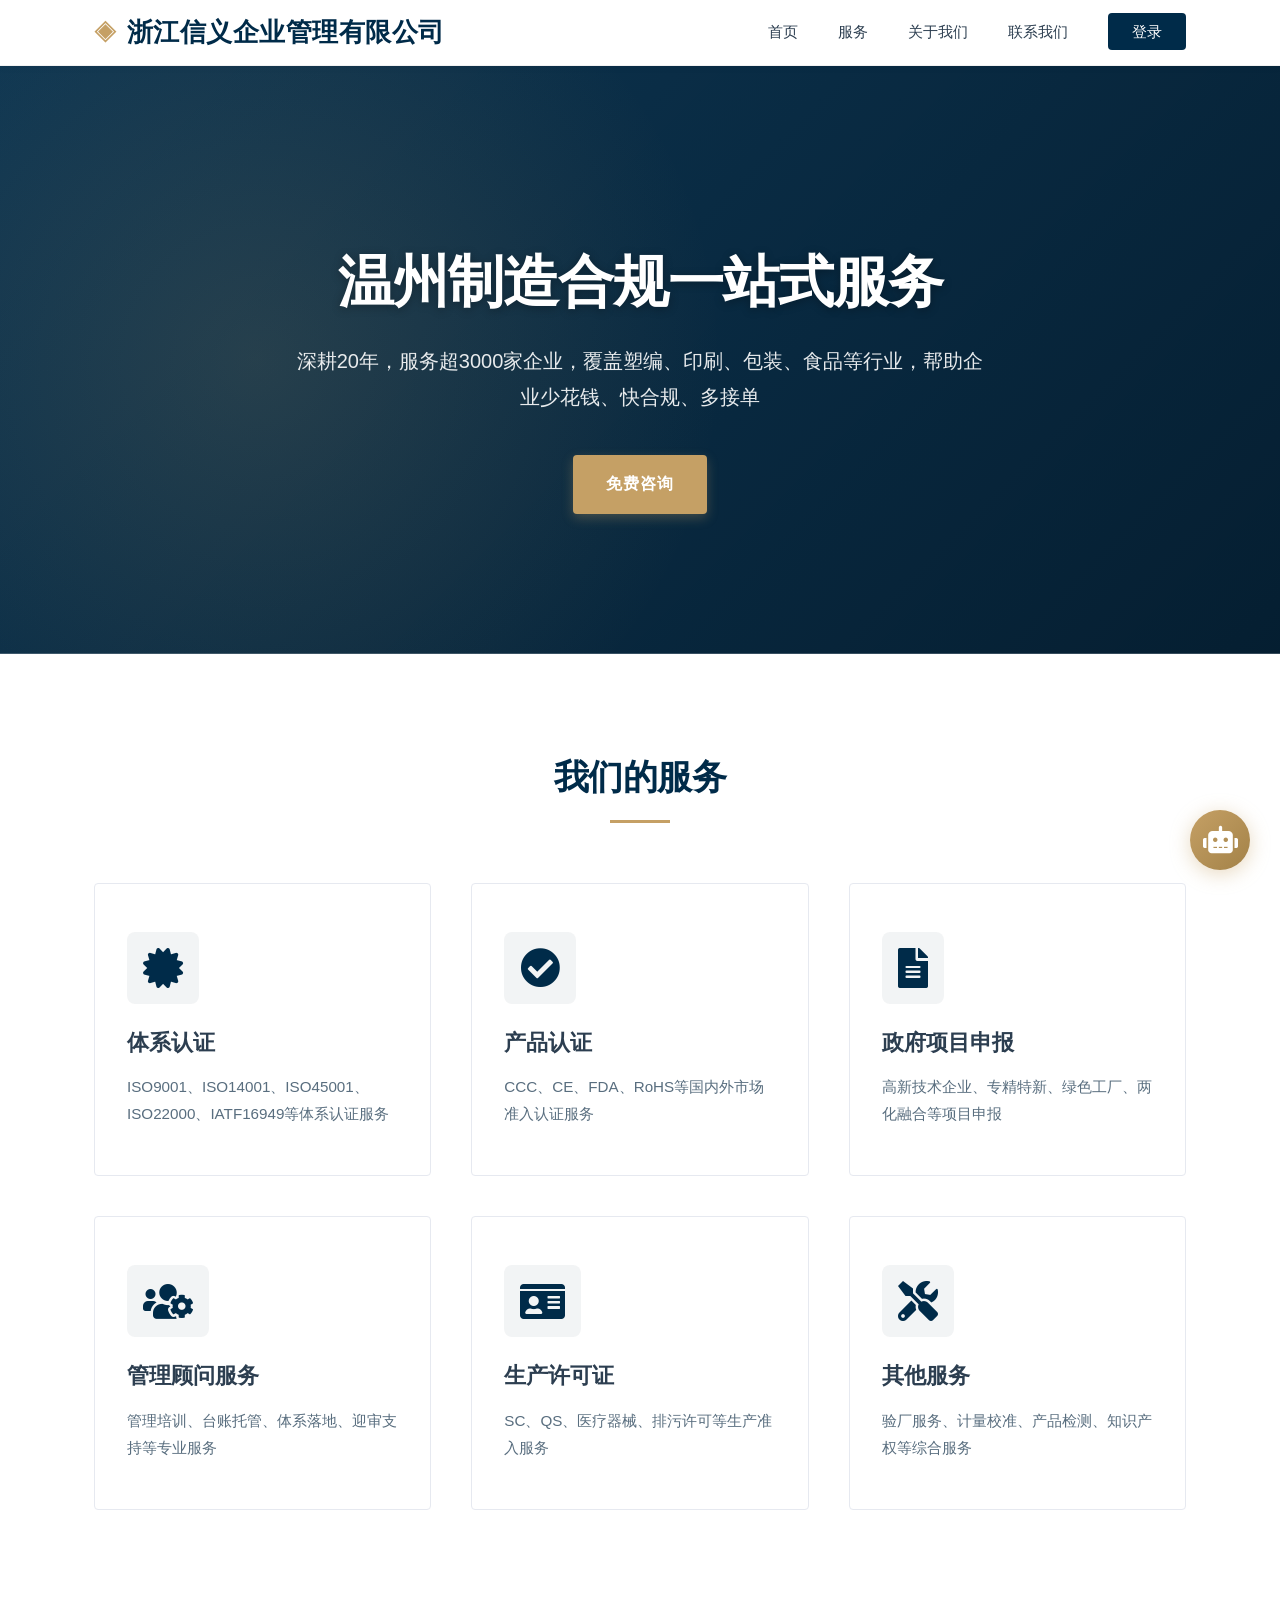
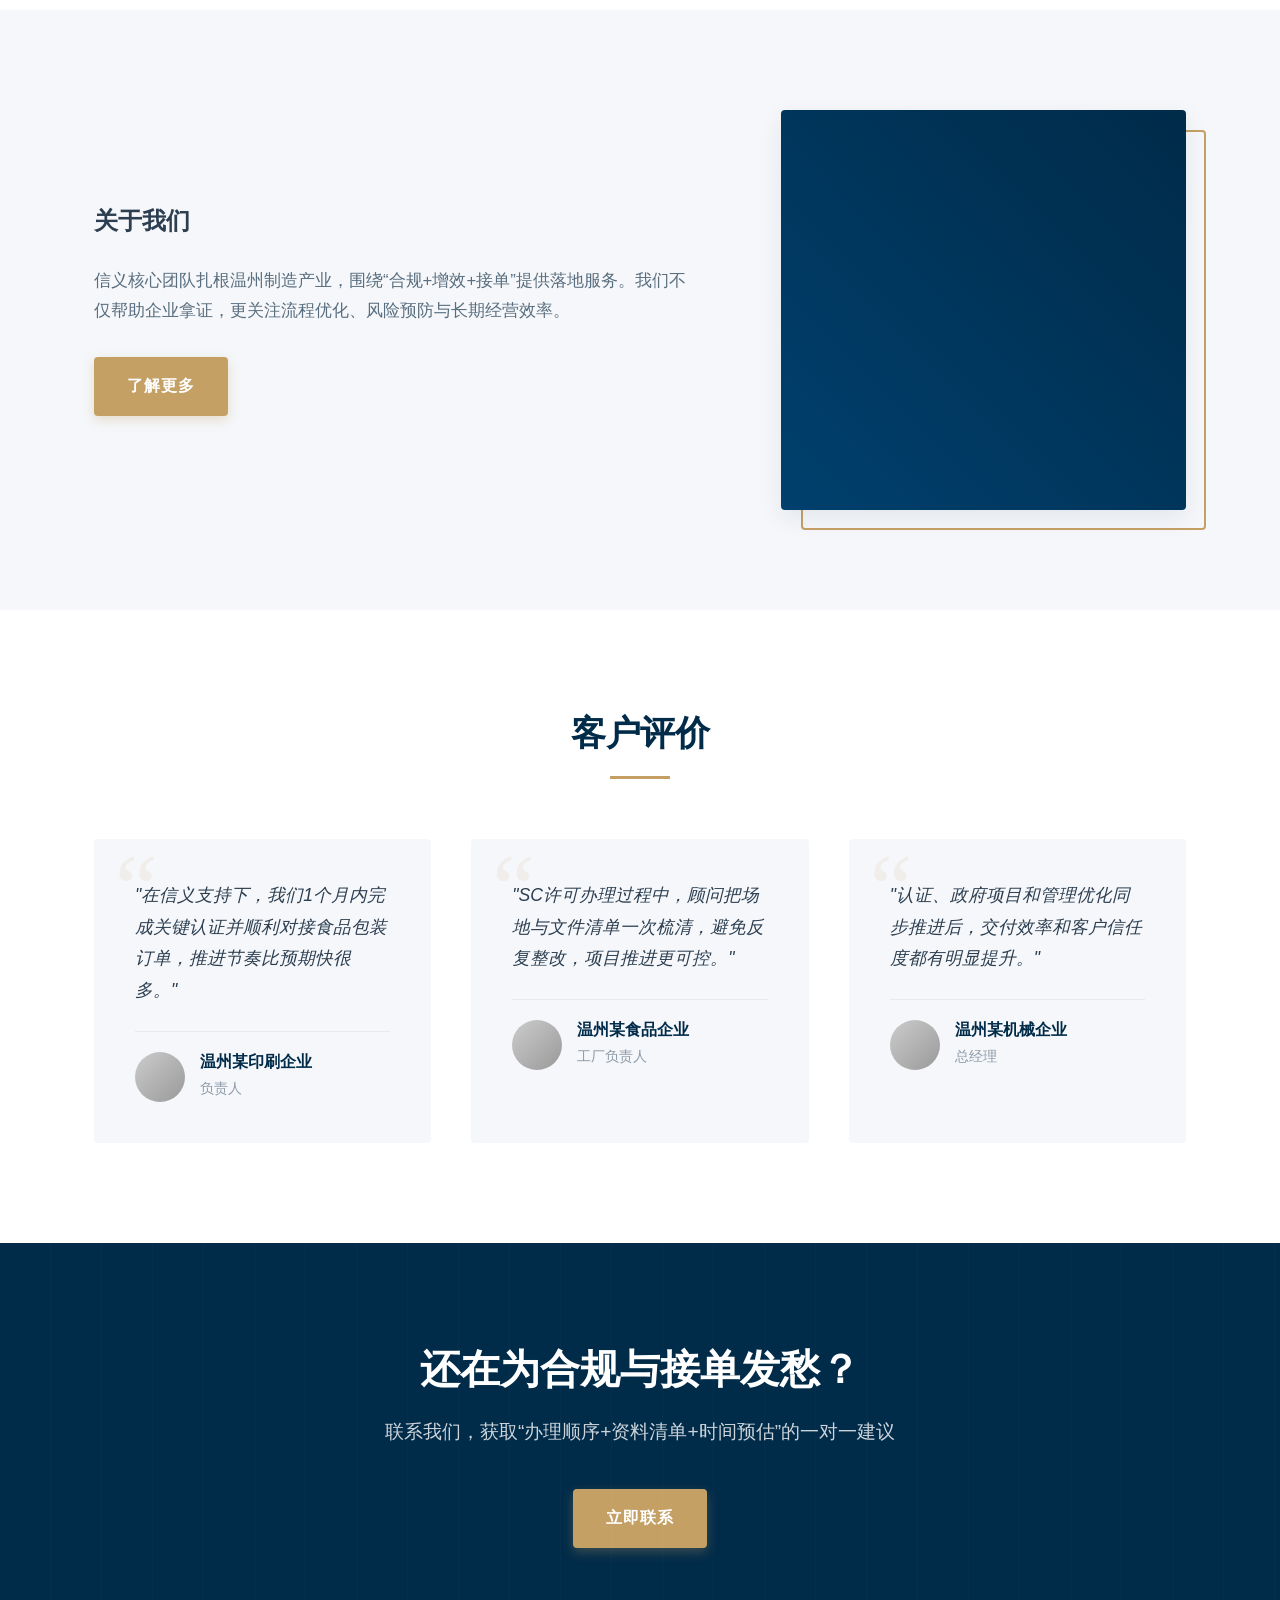
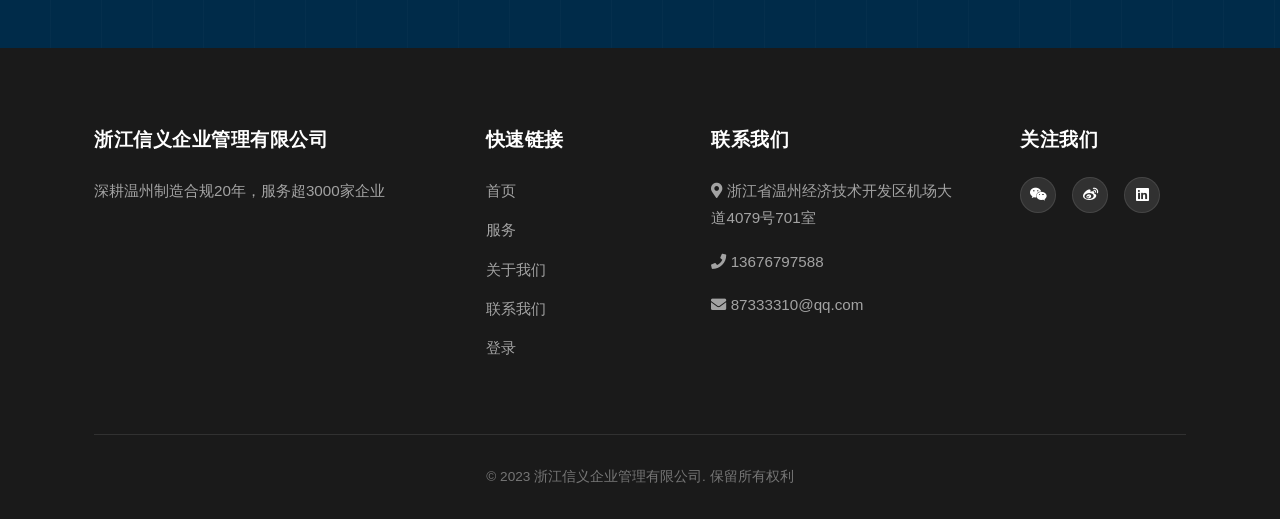
==== commit e57434a9: "Sync remaining files and new SEO configs to production" ====
--- a/public/index.html
+++ b/public/index.html
@@ -3,11 +3,11 @@
 <head>
     <meta charset="UTF-8">
     <meta name="viewport" content="width=device-width, initial-scale=1.0">
-    <title>浙江信义企业管理有限公司 - 专业体系认证与政府项目申报</title>
-    <meta name="description" content="浙江信义企业管理有限公司提供ISO9001体系认证、产品认证、政府项目申报、高新技术企业认定等一站式咨询服务。专业团队，高效办理，助力企业高质量发展。">
-    <meta name="keywords" content="体系认证, 产品认证, 政府项目申报, ISO9001, 管理咨询, 浙江信义, 企业管理">
-    <link rel="stylesheet" href="css/style.css">
-    <link rel="stylesheet" href="css/responsive.css">
+    <title>浙江信义企业管理有限公司 - 温州制造合规一站式服务</title>
+    <meta name="description" content="浙江信义企业管理有限公司深耕制造合规20年，服务超3000家企业，提供体系认证、产品认证、政府项目申报、生产许可与管理顾问等一站式服务。">
+    <meta name="keywords" content="温州制造合规, 体系认证, 产品认证, 政府项目申报, 生产许可证, 浙江信义, 企业管理">
+    <link rel="stylesheet" href="css/style.css?v=2.0">
+    <link rel="stylesheet" href="css/responsive.css?v=2.1">
     <link rel="stylesheet" href="https://cdn.staticfile.org/font-awesome/5.15.3/css/all.min.css">
     
     <!-- JSON-LD Schema for AI Search Visibility -->
@@ -17,7 +17,7 @@
       "@type": "Consulting",
       "name": "浙江信义企业管理有限公司",
       "image": "https://example.com/logo.png",
-      "description": "提供体系认证、产品认证、政府项目申报等全方位企业管理咨询服务。",
+      "description": "深耕制造合规20年，提供体系认证、产品认证、生产许可与政府项目申报等服务。",
       "address": {
         "@type": "PostalAddress",
         "streetAddress": "经济技术开发区机场大道4079号701室",
@@ -31,7 +31,7 @@
         "latitude": 27.9949,
         "longitude": 120.6994
       },
-      "url": "http://www.consultingexperts.com",
+      "url": "https://www.xinyi-iso.com",
       "telephone": "13676797588",
       "priceRange": "$$",
       "openingHoursSpecification": [
@@ -79,8 +79,8 @@
     <section class="hero animate-on-scroll">
         <div class="container">
             <div class="hero-content">
-                <h2>专业企业管理解决方案</h2>
-                <p>我们提供体系认证、产品认证、政府项目申报等全方位服务，助力企业高质量发展</p>
+                <h2>温州制造合规一站式服务</h2>
+                <p>深耕20年，服务超3000家企业，覆盖塑编、印刷、包装、食品等行业，帮助企业少花钱、快合规、多接单</p>
                 <a href="#" class="btn js-open-ai-consult">免费咨询</a>
             </div>
         </div>
@@ -94,42 +94,42 @@
                     <a href="services.html#system-certification">
                         <i class="fas fa-certificate"></i>
                         <h3>体系认证</h3>
-                        <p>ISO9001、ISO14001、ISO45001等多种管理体系认证</p>
+                        <p>ISO9001、ISO14001、ISO45001、ISO22000、IATF16949等体系认证服务</p>
                     </a>
                 </div>
                 <div class="service-card animate-on-scroll">
                     <a href="services.html#product-certification">
                         <i class="fas fa-check-circle"></i>
                         <h3>产品认证</h3>
-                        <p>CCC、CE、FDA等国内外产品认证服务</p>
+                        <p>CCC、CE、FDA、RoHS等国内外市场准入认证服务</p>
                     </a>
                 </div>
                 <div class="service-card animate-on-scroll">
                     <a href="services.html#government-projects">
                         <i class="fas fa-file-alt"></i>
                         <h3>政府项目申报</h3>
-                        <p>高新技术企业、专精特新企业等项目申报</p>
+                        <p>高新技术企业、专精特新、绿色工厂、两化融合等项目申报</p>
                     </a>
                 </div>
                 <div class="service-card animate-on-scroll">
                     <a href="services.html#management-consulting">
                         <i class="fas fa-users-cog"></i>
                         <h3>管理顾问服务</h3>
-                        <p>管理培训、财务托管、体系落地等专业服务</p>
+                        <p>管理培训、台账托管、体系落地、迎审支持等专业服务</p>
                     </a>
                 </div>
                 <div class="service-card animate-on-scroll">
                     <a href="services.html#production-license">
                         <i class="fas fa-id-card"></i>
                         <h3>生产许可证</h3>
-                        <p>食品、医疗器械等多种生产许可证办理</p>
+                        <p>SC、QS、医疗器械、排污许可等生产准入服务</p>
                     </a>
                 </div>
                 <div class="service-card animate-on-scroll">
                     <a href="services.html#other-services">
                         <i class="fas fa-tools"></i>
                         <h3>其他服务</h3>
-                        <p>验厂服务、计量校准、产品检测等综合服务</p>
+                        <p>验厂服务、计量校准、产品检测、知识产权等综合服务</p>
                     </a>
                 </div>
             </div>
@@ -140,7 +140,7 @@
         <div class="container">
             <div class="about-content">
                 <h2>关于我们</h2>
-                <p>我们是一家专业的咨询公司，拥有丰富的行业经验和专业知识。我们的团队由经验丰富的顾问组成，致力于为客户提供最优质的咨询服务。</p>
+                <p>信义核心团队扎根温州制造产业，围绕“合规+增效+接单”提供落地服务。我们不仅帮助企业拿证，更关注流程优化、风险预防与长期经营效率。</p>
                 <a href="about.html" class="btn">了解更多</a>
             </div>
             <div class="about-image-placeholder"></div>
@@ -152,32 +152,32 @@
             <h2 class="section-title">客户评价</h2>
             <div class="testimonial-slider">
                 <div class="testimonial animate-on-scroll">
-                    <p>"通过与咨询专家的合作，我们的业务增长了30%，非常感谢他们的专业建议和支持。"</p>
+                    <p>"在信义支持下，我们1个月内完成关键认证并顺利对接食品包装订单，推进节奏比预期快很多。"</p>
                     <div class="client">
                         <div class="client-avatar"></div>
                         <div class="client-info">
-                            <h4>张先生</h4>
-                            <p>某科技公司 CEO</p>
+                            <h4>温州某印刷企业</h4>
+                            <p>负责人</p>
                         </div>
                     </div>
                 </div>
                 <div class="testimonial animate-on-scroll">
-                    <p>"咨询专家帮助我们重组了整个运营流程，现在我们的效率提高了50%。"</p>
+                    <p>"SC许可办理过程中，顾问把场地与文件清单一次梳清，避免反复整改，项目推进更可控。"</p>
                     <div class="client">
                         <div class="client-avatar"></div>
                         <div class="client-info">
-                            <h4>李女士</h4>
-                            <p>某制造企业 总经理</p>
+                            <h4>温州某食品企业</h4>
+                            <p>工厂负责人</p>
                         </div>
                     </div>
                 </div>
                 <div class="testimonial animate-on-scroll">
-                    <p>"他们的市场营销策略帮助我们成功打入了新市场，品牌知名度显著提升。"</p>
+                    <p>"认证、政府项目和管理优化同步推进后，交付效率和客户信任度都有明显提升。"</p>
                     <div class="client">
                         <div class="client-avatar"></div>
                         <div class="client-info">
-                            <h4>王先生</h4>
-                            <p>某零售企业 市场总监</p>
+                            <h4>温州某机械企业</h4>
+                            <p>总经理</p>
                         </div>
                     </div>
                 </div>
@@ -187,8 +187,8 @@
 
     <section class="cta animate-on-scroll">
         <div class="container">
-            <h2>准备好提升您的业务了吗？</h2>
-            <p>联系我们，获取专业咨询服务</p>
+            <h2>还在为合规与接单发愁？</h2>
+            <p>联系我们，获取“办理顺序+资料清单+时间预估”的一对一建议</p>
             <a href="contact.html" class="btn">立即联系</a>
         </div>
     </section>
@@ -198,7 +198,7 @@
             <div class="footer-content">
                 <div class="footer-section">
                     <h3>浙江信义企业管理有限公司</h3>
-                    <p>提供专业的企业管理咨询服务，助力企业成长</p>
+                    <p>深耕温州制造合规20年，服务超3000家企业</p>
                 </div>
                 <div class="footer-section">
                     <h3>快速链接</h3>
@@ -273,8 +273,8 @@
         </div>
         <div class="chat-messages" id="chatMessages">
             <div class="message ai">
-                您好！我是信义企业管理的智能助手。有什么我可以帮您的吗？<br>
-                我可以回答关于体系认证、产品认证或政府项目申报的问题。
+                您好！我是信义智能助手。<br>
+                可为您快速梳理办理顺序、资料清单、周期预估，并协助预约顾问回电。
             </div>
         </div>
         <div class="chat-input-area">
@@ -285,6 +285,6 @@
         </div>
     </div>
 
-    <script src="js/script.js?v=20260306b"></script>
+    <script src="js/script.js?v=20260307c"></script>
 </body>
 </html>
--- a/public/css/responsive.css
+++ b/public/css/responsive.css
@@ -30,18 +30,23 @@
     
     .menu-toggle {
         display: block;
+        color: var(--primary-color);
+        font-size: 1.8rem;
     }
     
     nav {
         position: fixed;
-        top: 70px;
+        top: 0;
         left: -100%;
-        width: 80%;
-        height: calc(100vh - 70px);
+        width: 70%;
+        height: 100vh;
         background-color: white;
-        box-shadow: var(--shadow);
+        box-shadow: var(--shadow-lg);
         transition: var(--transition);
         z-index: 1000;
+        display: flex;
+        flex-direction: column;
+        justify-content: center;
     }
     
     nav.active {
@@ -50,15 +55,24 @@
     
     nav ul {
         flex-direction: column;
-        padding: 30px;
+        padding: 40px;
+        align-items: flex-start;
     }
     
     nav ul li {
-        margin: 15px 0;
+        margin: 20px 0;
+        width: 100%;
+        border-bottom: 1px solid rgba(0,0,0,0.05);
+        padding-bottom: 10px;
+    }
+    
+    nav ul li a {
+        font-size: 1.2rem;
+        display: block;
     }
     
     .hero {
-        padding: 100px 0;
+        padding: 80px 0;
     }
     
     .about-preview .container {
@@ -114,15 +128,56 @@
 /* 超小型设备 (手机, 767px 以下) */
 @media (max-width: 767px) {
     .container {
-        max-width: 540px;
+        max-width: 100%;
+        padding: 0 20px;
+    }
+    
+    .hero {
+        padding: 50px 0;
     }
     
     .hero-content h2 {
-        font-size: 2rem;
+        font-size: 1.8rem;
+        line-height: 1.3;
+        margin-bottom: 15px;
+    }
+    
+    .hero-content p {
+        font-size: 1rem;
+        margin-bottom: 25px;
+    }
+    
+    .section-title {
+        font-size: 1.6rem;
+        margin-bottom: 30px;
+    }
+    
+    /* 缩小卡片内边距 */
+    .service-card {
+        padding: 25px 20px;
+    }
+    
+    .service-card h3 {
+        font-size: 1.2rem;
+    }
+    
+    .service-icon {
+        padding: 12px;
+        margin-bottom: 15px;
+    }
+    
+    .service-icon i {
+        font-size: 1.8rem;
+    }
+    
+    /* 导航栏更窄 */
+    nav {
+        width: 65%;
     }
     
     .services-grid {
         grid-template-columns: 1fr;
+        gap: 20px;
     }
     
     .testimonial-slider {
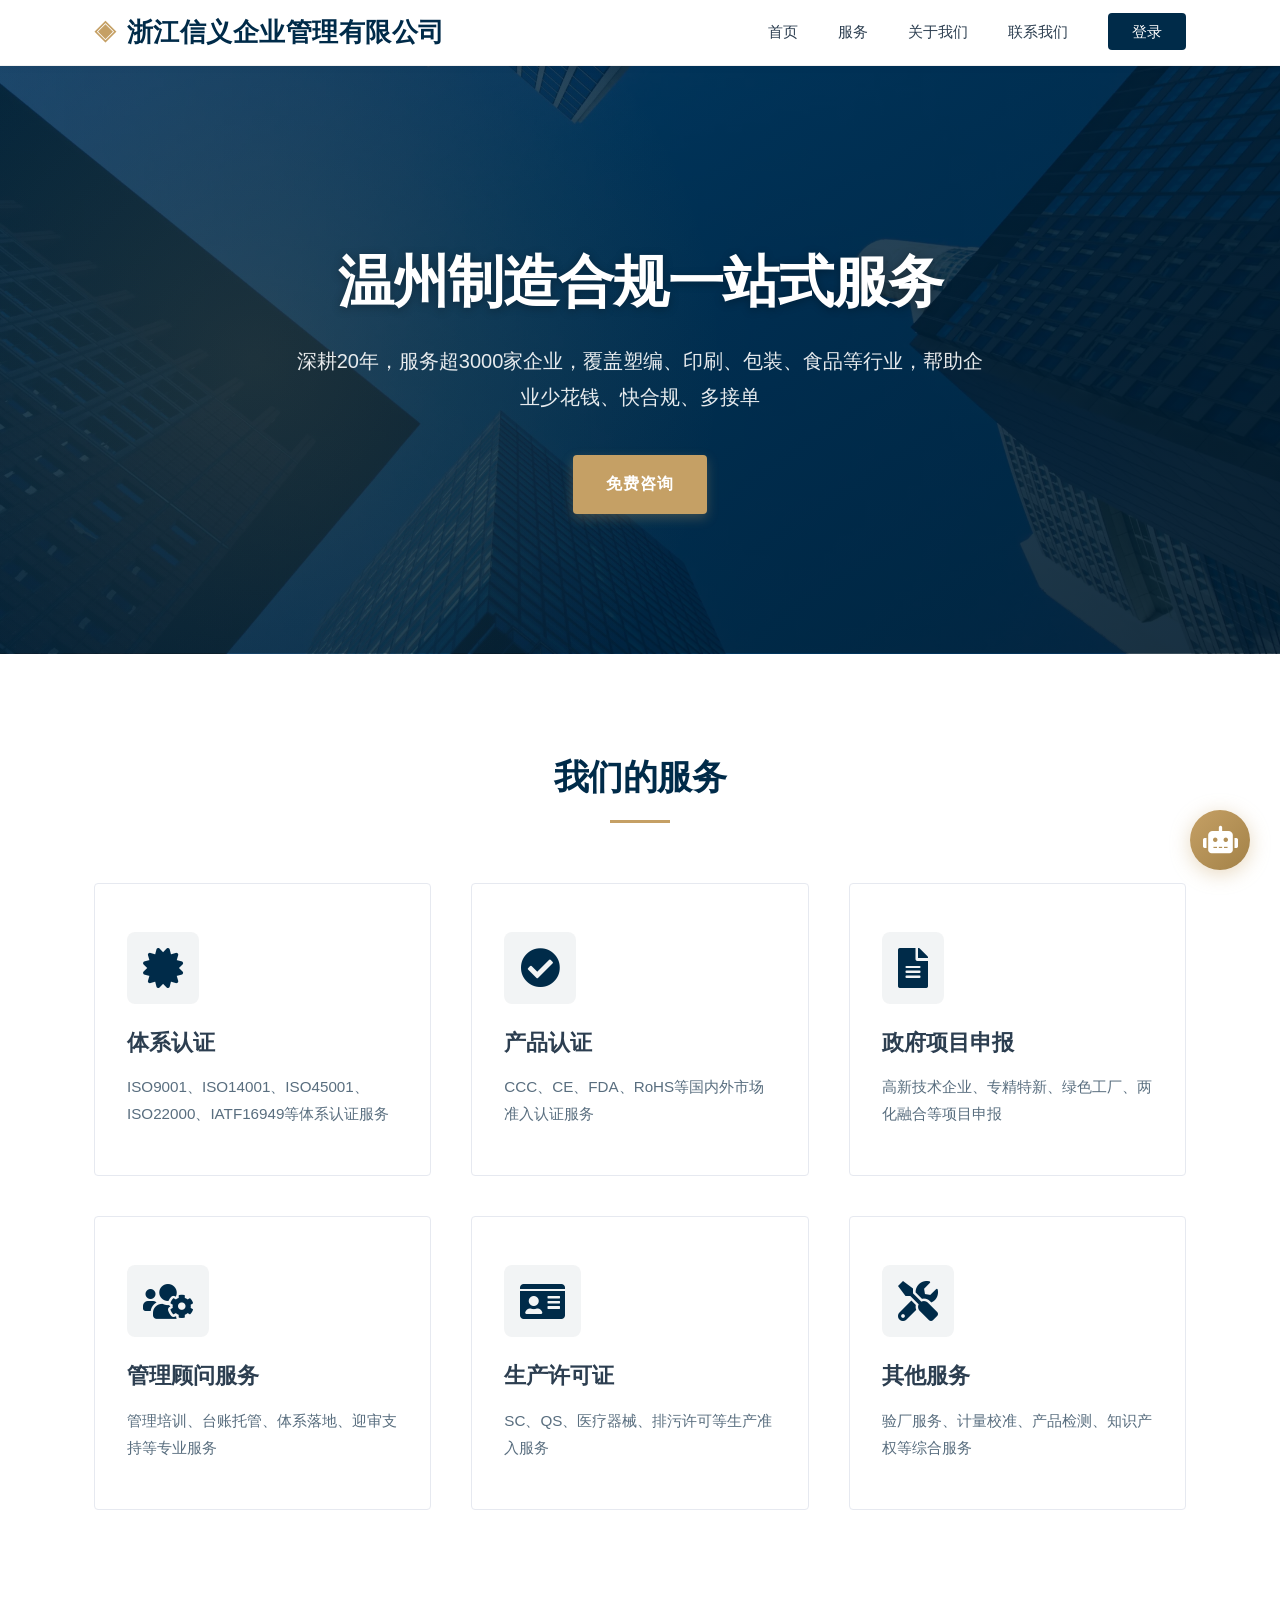
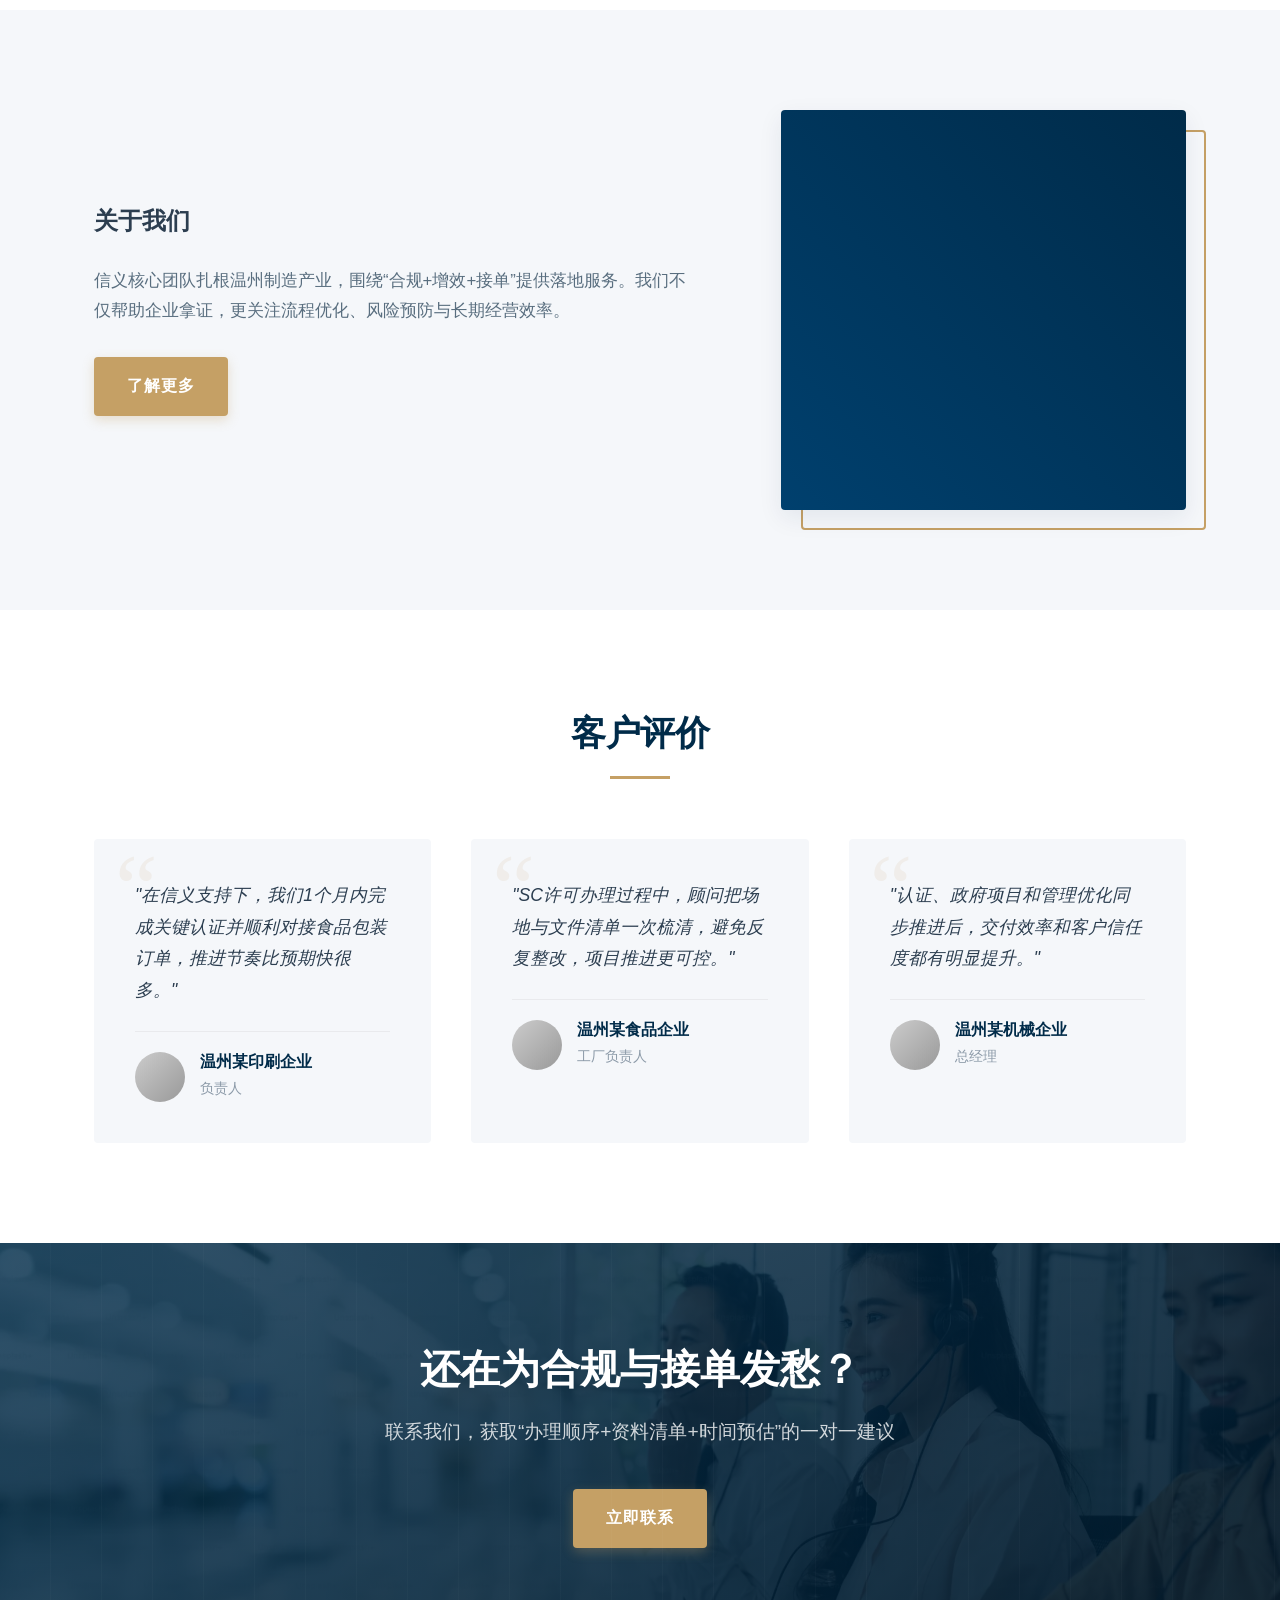
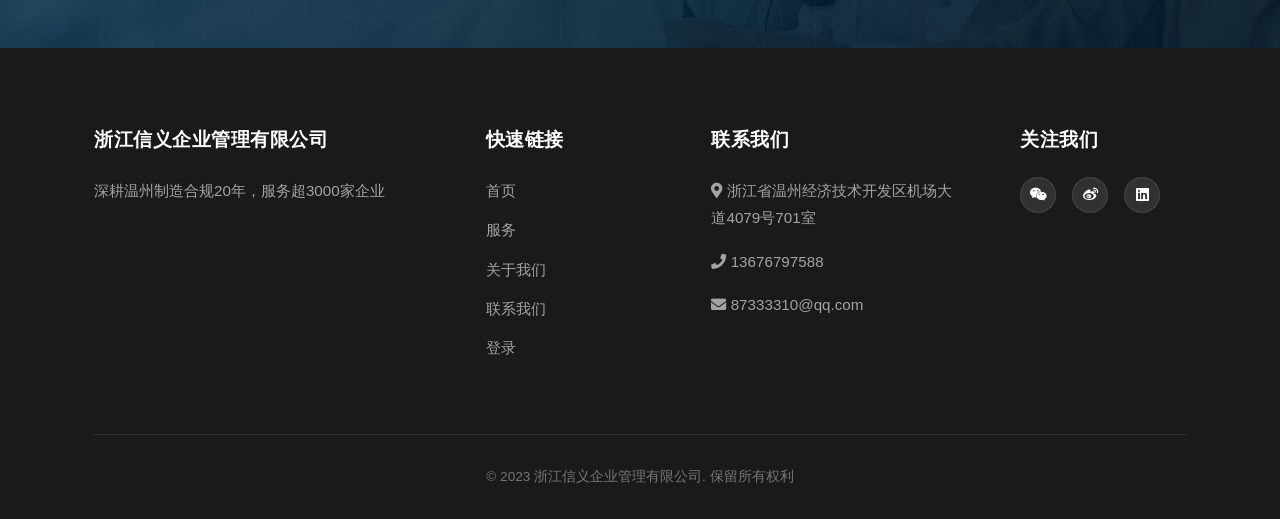
==== commit 9bfc6cfa: "Sync latest updates: styles, pages, and images to production" ====
--- a/public/index.html
+++ b/public/index.html
@@ -6,7 +6,20 @@
     <title>浙江信义企业管理有限公司 - 温州制造合规一站式服务</title>
     <meta name="description" content="浙江信义企业管理有限公司深耕制造合规20年，服务超3000家企业，提供体系认证、产品认证、政府项目申报、生产许可与管理顾问等一站式服务。">
     <meta name="keywords" content="温州制造合规, 体系认证, 产品认证, 政府项目申报, 生产许可证, 浙江信义, 企业管理">
-    <link rel="stylesheet" href="css/style.css?v=2.0">
+    <meta name="robots" content="index,follow,max-image-preview:large,max-snippet:-1,max-video-preview:-1">
+    <link rel="canonical" href="https://www.xinyi-iso.com/">
+    <link rel="alternate" type="text/plain" href="https://www.xinyi-iso.com/llms.txt" title="LLMs Summary">
+    <link rel="alternate" type="text/plain" href="https://www.xinyi-iso.com/llms-full.txt" title="LLMs Full Context">
+    <meta property="og:type" content="website">
+    <meta property="og:site_name" content="浙江信义企业管理有限公司">
+    <meta property="og:title" content="浙江信义企业管理有限公司 - 温州制造合规一站式服务">
+    <meta property="og:description" content="深耕制造合规20年，服务超3000家企业，覆盖体系认证、生产许可、项目申报与管理顾问。">
+    <meta property="og:url" content="https://www.xinyi-iso.com/">
+    <meta property="og:locale" content="zh_CN">
+    <meta name="twitter:card" content="summary">
+    <meta name="twitter:title" content="浙江信义企业管理有限公司 - 温州制造合规一站式服务">
+    <meta name="twitter:description" content="深耕制造合规20年，服务超3000家企业。">
+    <link rel="stylesheet" href="css/style.css?v=2.2">
     <link rel="stylesheet" href="css/responsive.css?v=2.1">
     <link rel="stylesheet" href="https://cdn.staticfile.org/font-awesome/5.15.3/css/all.min.css">
     
@@ -14,9 +27,8 @@
     <script type="application/ld+json">
     {
       "@context": "https://schema.org",
-      "@type": "Consulting",
+      "@type": "ProfessionalService",
       "name": "浙江信义企业管理有限公司",
-      "image": "https://example.com/logo.png",
       "description": "深耕制造合规20年，提供体系认证、产品认证、生产许可与政府项目申报等服务。",
       "address": {
         "@type": "PostalAddress",
@@ -32,8 +44,9 @@
         "longitude": 120.6994
       },
       "url": "https://www.xinyi-iso.com",
-      "telephone": "13676797588",
-      "priceRange": "$$",
+      "telephone": "+86 13676797588",
+      "email": "87333310@qq.com",
+      "areaServed": "CN-ZJ",
       "openingHoursSpecification": [
         {
           "@type": "OpeningHoursSpecification",
@@ -44,14 +57,42 @@
             "Thursday",
             "Friday"
           ],
+          "opens": "08:30",
+          "closes": "17:30"
+        },
+        {
+          "@type": "OpeningHoursSpecification",
+          "dayOfWeek": "Saturday",
           "opens": "09:00",
-          "closes": "18:00"
+          "closes": "12:00"
         }
       ],
-      "sameAs": [
-        "https://weibo.com/xinyi",
-        "https://www.linkedin.com/company/xinyi"
-      ]
+      "knowsAbout": [
+        "体系认证",
+        "产品认证",
+        "政府项目申报",
+        "生产许可证",
+        "制造业合规咨询"
+      ],
+      "hasOfferCatalog": {
+        "@type": "OfferCatalog",
+        "name": "制造合规服务",
+        "itemListElement": [
+          { "@type": "Offer", "itemOffered": { "@type": "Service", "name": "体系认证服务" } },
+          { "@type": "Offer", "itemOffered": { "@type": "Service", "name": "产品认证服务" } },
+          { "@type": "Offer", "itemOffered": { "@type": "Service", "name": "政府项目申报服务" } },
+          { "@type": "Offer", "itemOffered": { "@type": "Service", "name": "生产许可办理服务" } }
+        ]
+      }
+    }
+    </script>
+    <script type="application/ld+json">
+    {
+      "@context": "https://schema.org",
+      "@type": "WebSite",
+      "name": "浙江信义企业管理有限公司",
+      "url": "https://www.xinyi-iso.com/",
+      "inLanguage": "zh-CN"
     }
     </script>
 </head>
--- a/public/css/style.css
+++ b/public/css/style.css
@@ -238,12 +238,15 @@
 
 /* Hero 区域 - 高端商务风格 */
 .hero {
-    /* 使用多重渐变模拟高端背景 */
-    background: 
-        linear-gradient(135deg, rgba(0, 43, 73, 0.95) 0%, rgba(0, 26, 45, 0.98) 100%),
-        repeating-linear-gradient(45deg, rgba(255,255,255,0.03) 0px, rgba(255,255,255,0.03) 1px, transparent 1px, transparent 20px);
-    background-size: cover;
-    background-position: center;
+    /* 在深色蒙版下叠加官网背景图，保持“隐约可见” */
+    background-image:
+        linear-gradient(135deg, rgba(0, 43, 73, 0.74) 0%, rgba(0, 26, 45, 0.86) 100%),
+        linear-gradient(180deg, rgba(0, 43, 73, 0.18) 0%, rgba(0, 26, 45, 0.35) 100%),
+        url('../img/hero-bg-2.webp'),
+        repeating-linear-gradient(45deg, rgba(255,255,255,0.02) 0px, rgba(255,255,255,0.02) 1px, transparent 1px, transparent 20px);
+    background-size: cover, cover, cover, auto;
+    background-position: center, center, center, center;
+    background-repeat: no-repeat, no-repeat, no-repeat, repeat;
     color: white;
     text-align: center;
     padding: 180px 0 140px;
@@ -499,7 +502,13 @@
 
 /* 行动召唤区域 */
 .cta {
-    background: var(--primary-color);
+    background-image:
+        linear-gradient(135deg, rgba(0, 43, 73, 0.78) 0%, rgba(0, 26, 45, 0.88) 100%),
+        linear-gradient(180deg, rgba(0, 43, 73, 0.15) 0%, rgba(0, 26, 45, 0.28) 100%),
+        url('../img/cta-contact-bg.webp');
+    background-size: cover, cover, cover;
+    background-position: center, center, center;
+    background-repeat: no-repeat, no-repeat, no-repeat;
     color: white;
     text-align: center;
     padding: 100px 0;
@@ -514,7 +523,7 @@
     left: 0;
     width: 100%;
     height: 100%;
-    background: repeating-linear-gradient(90deg, transparent 0, transparent 50px, rgba(255,255,255,0.02) 50px, rgba(255,255,255,0.02) 51px);
+    background: repeating-linear-gradient(90deg, transparent 0, transparent 50px, rgba(255,255,255,0.018) 50px, rgba(255,255,255,0.018) 51px);
     pointer-events: none;
 }
 
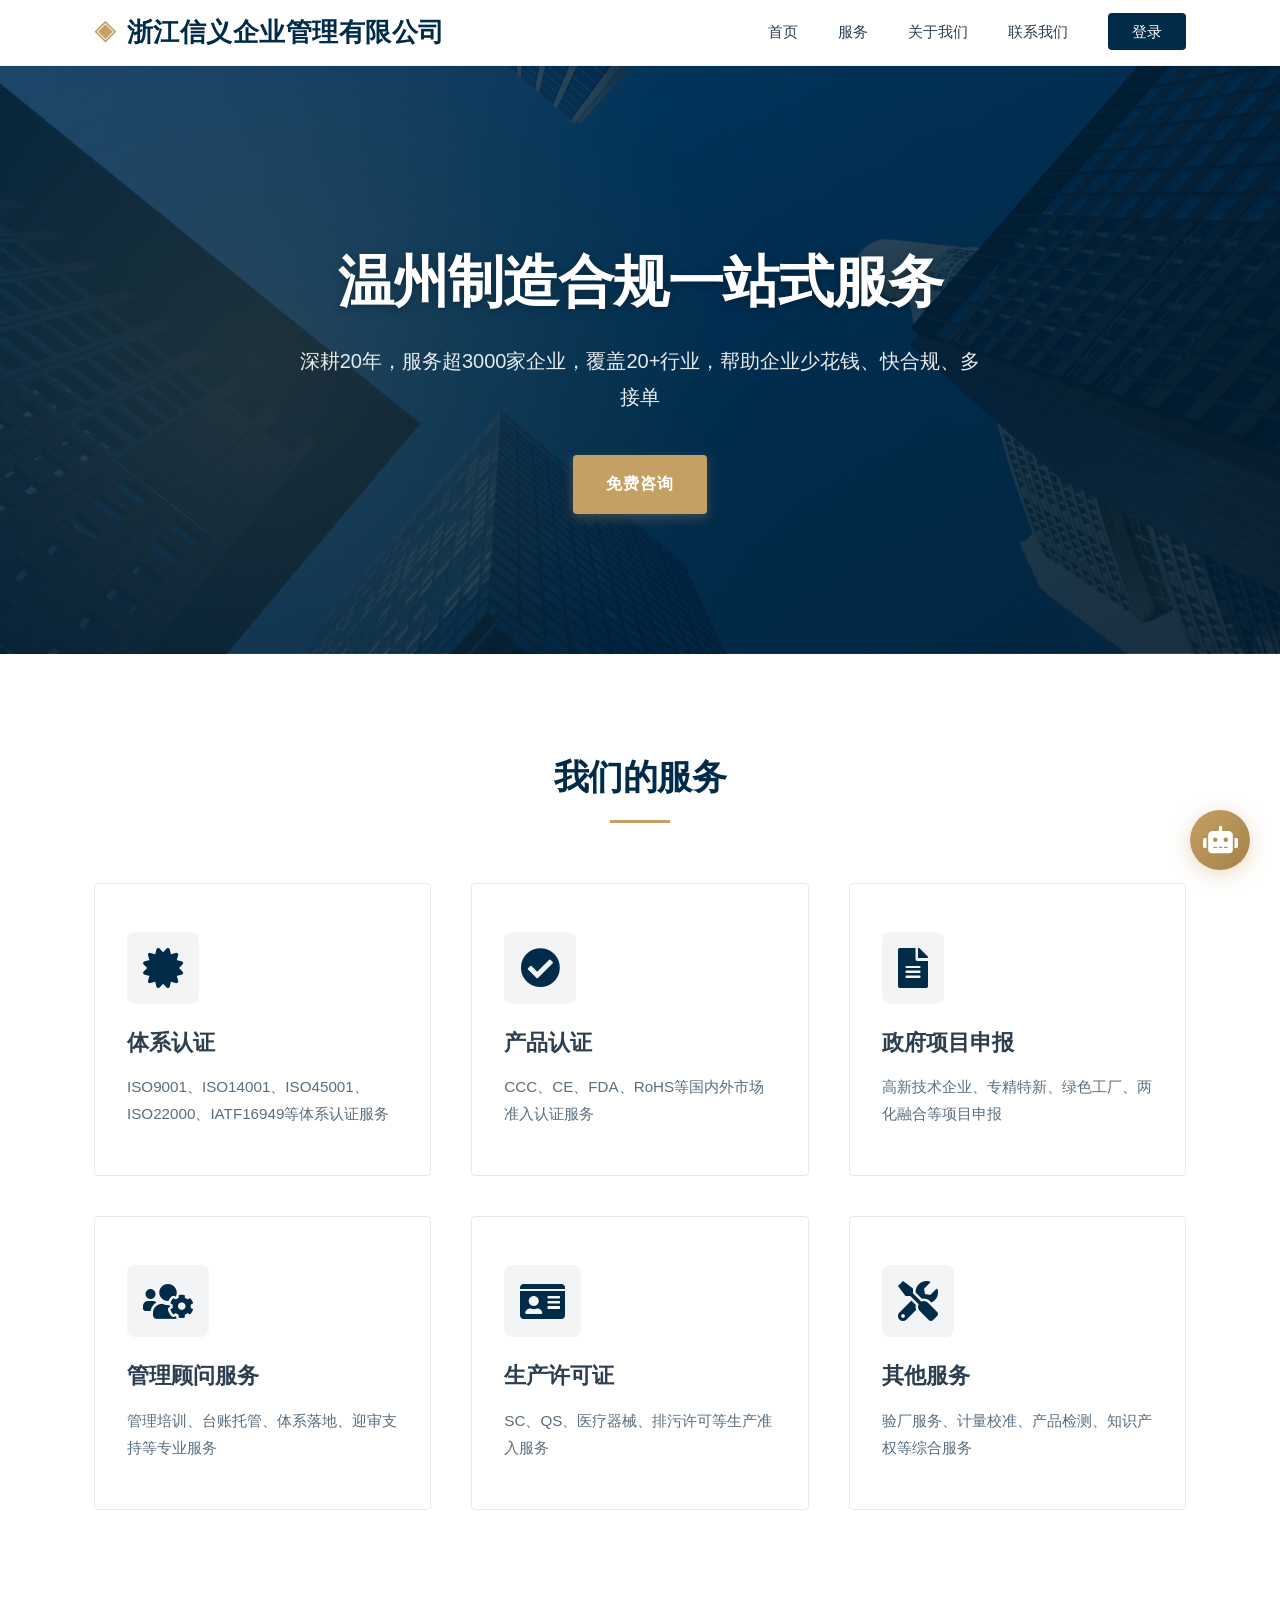
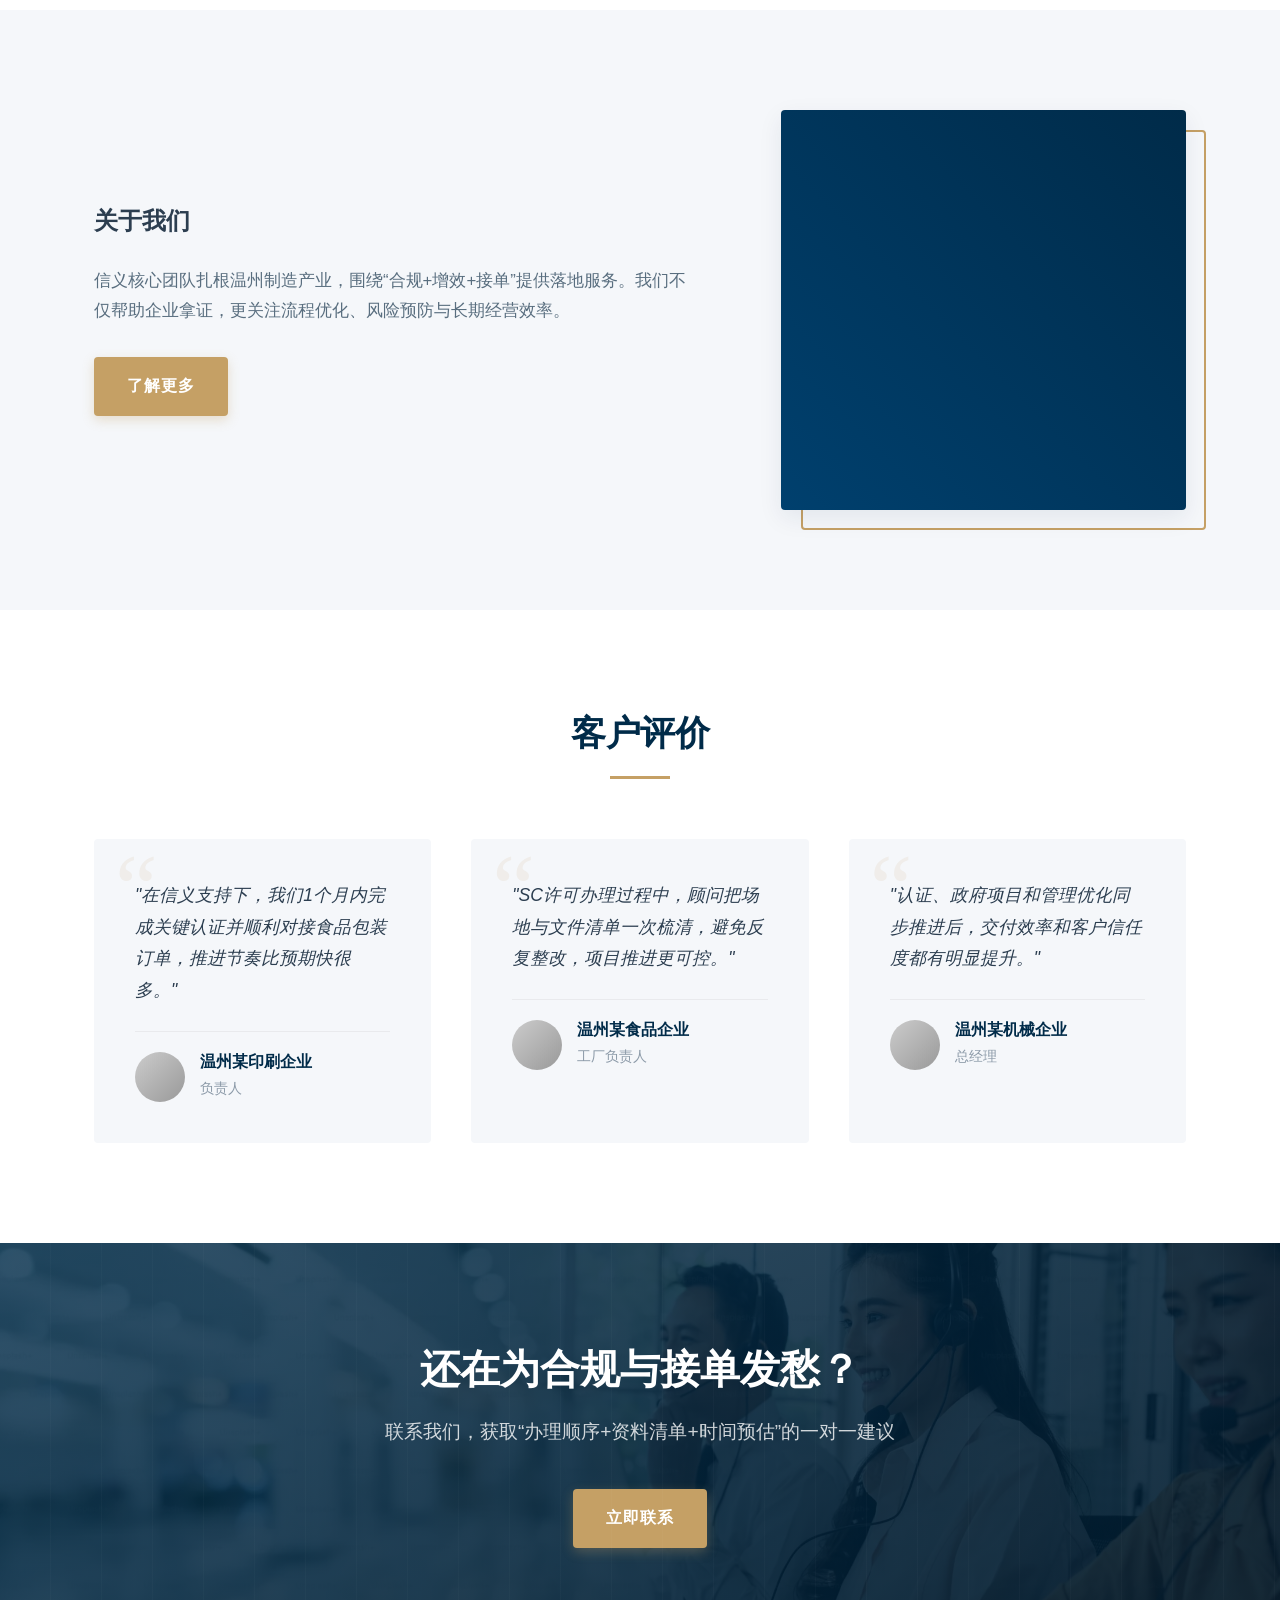
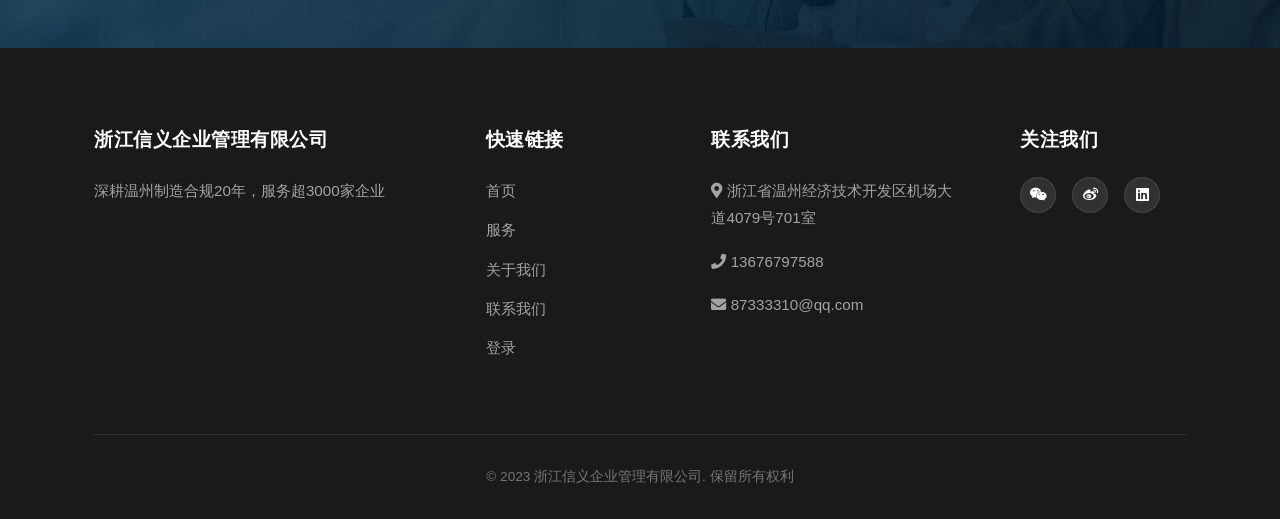
==== commit 01d5f795: "Fix Zeng Yunjun photo: use real PNG image" ====
--- a/public/index.html
+++ b/public/index.html
@@ -121,7 +121,7 @@
         <div class="container">
             <div class="hero-content">
                 <h2>温州制造合规一站式服务</h2>
-                <p>深耕20年，服务超3000家企业，覆盖塑编、印刷、包装、食品等行业，帮助企业少花钱、快合规、多接单</p>
+                <p>深耕20年，服务超3000家企业，覆盖20+行业，帮助企业少花钱、快合规、多接单</p>
                 <a href="#" class="btn js-open-ai-consult">免费咨询</a>
             </div>
         </div>
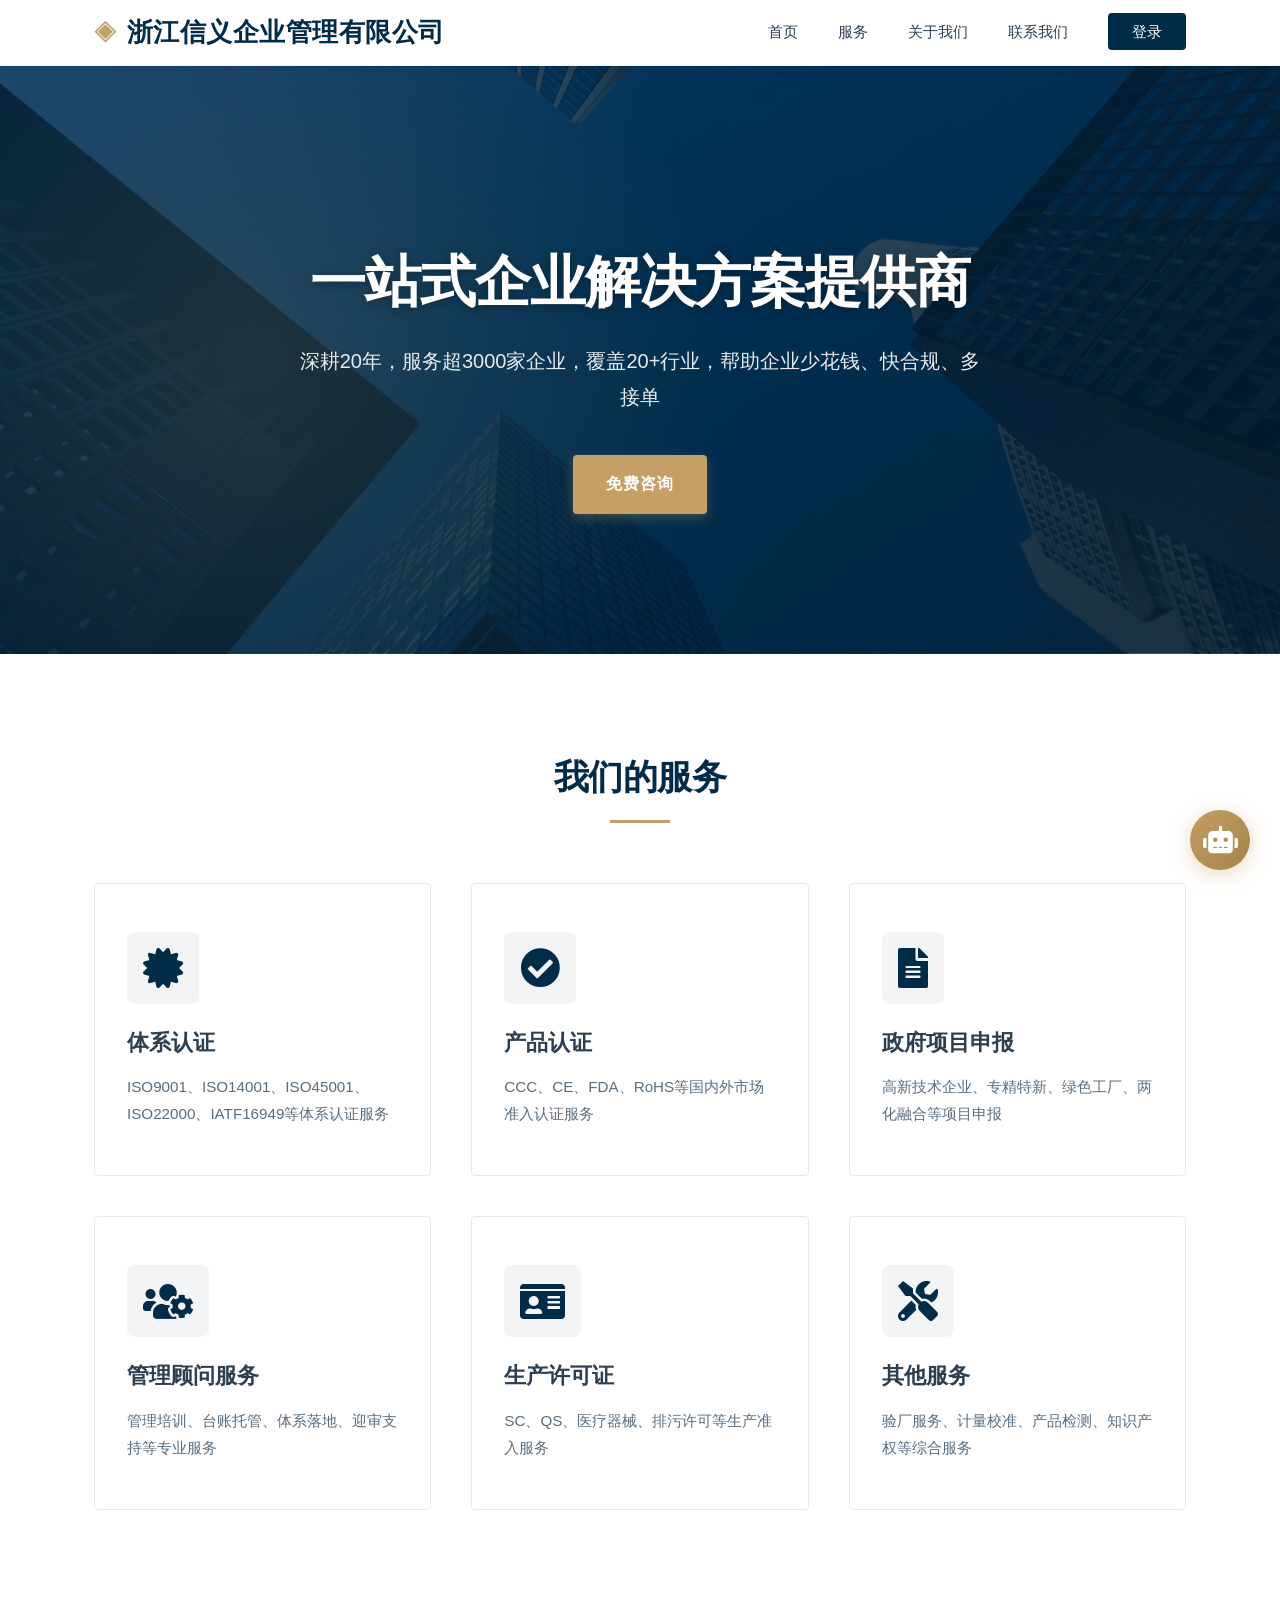
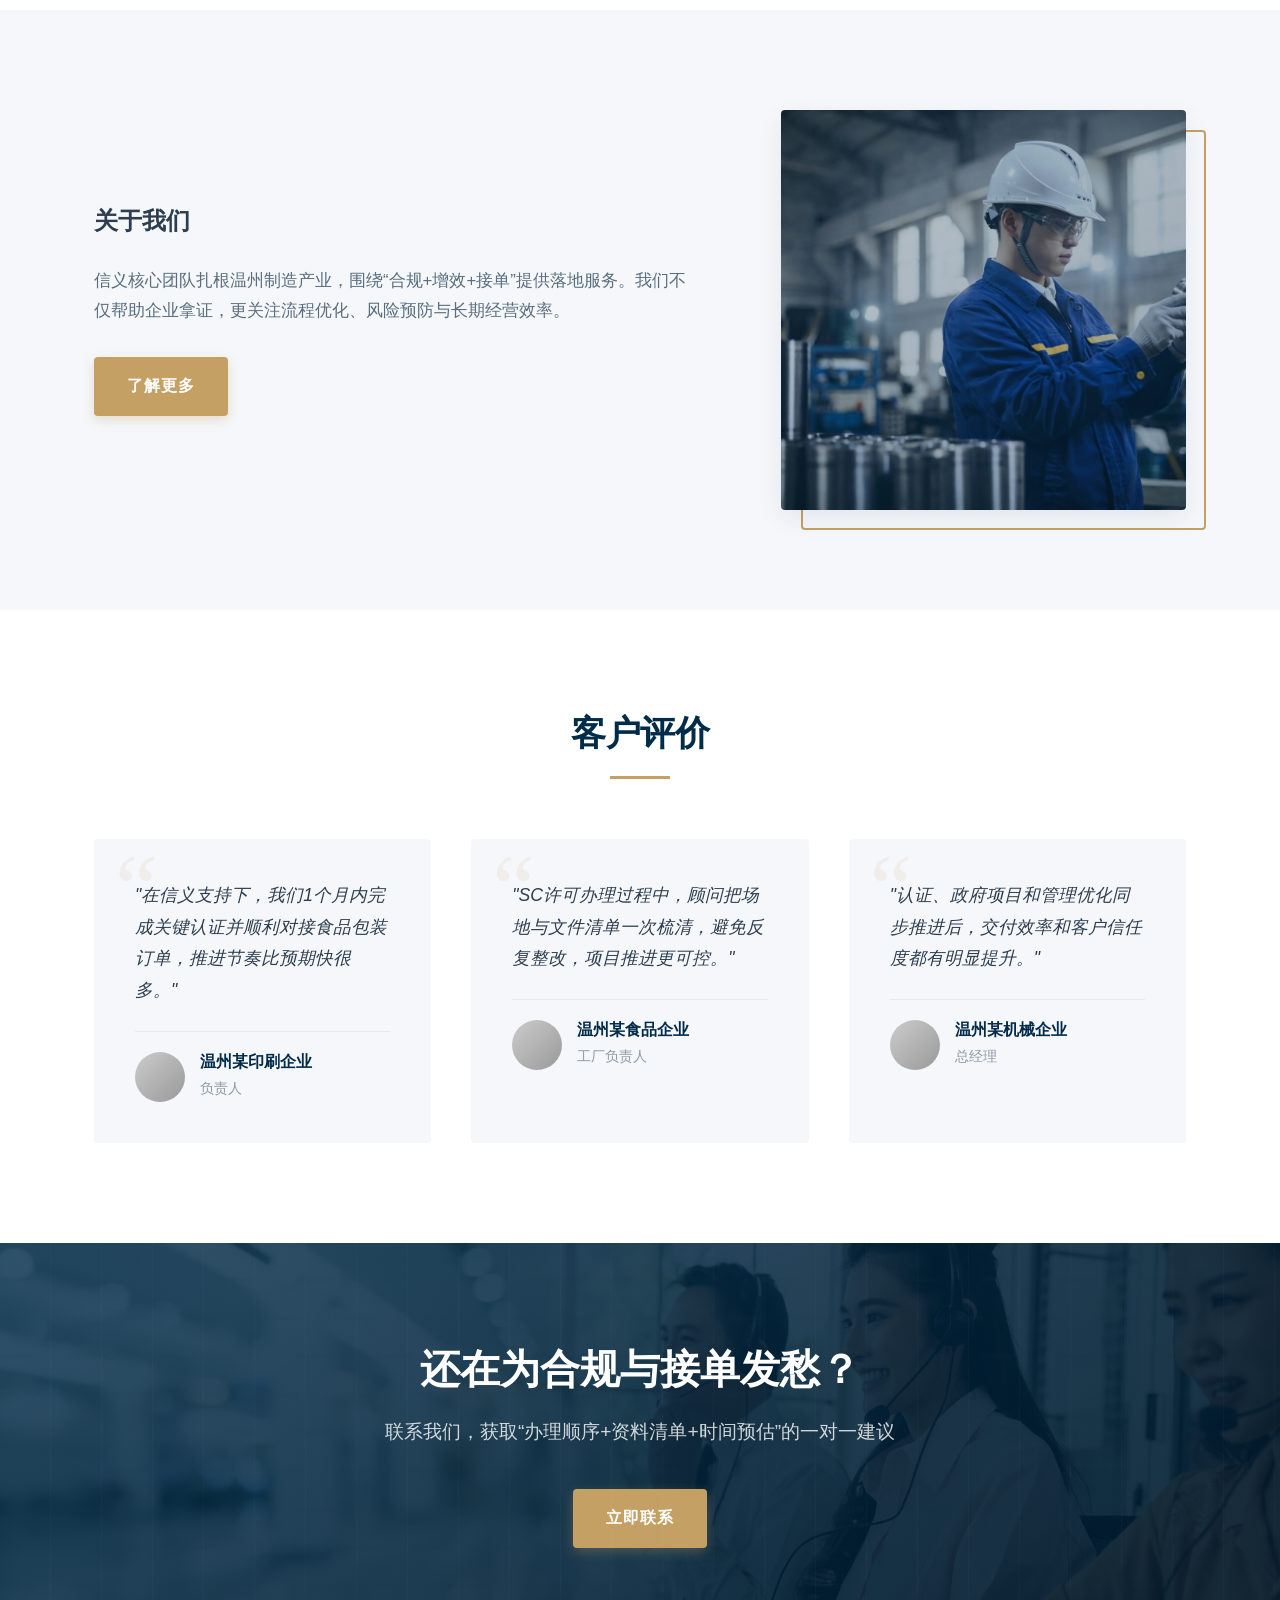
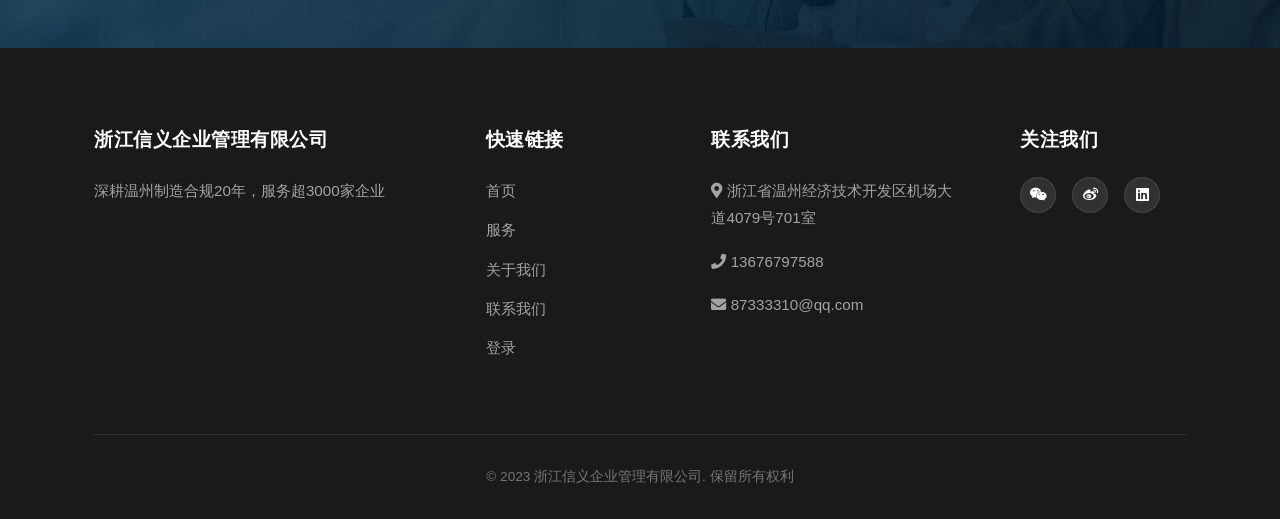
==== commit 5eb0ef5c: "Update homepage images and styles for production sync" ====
--- a/public/index.html
+++ b/public/index.html
@@ -3,7 +3,7 @@
 <head>
     <meta charset="UTF-8">
     <meta name="viewport" content="width=device-width, initial-scale=1.0">
-    <title>浙江信义企业管理有限公司 - 温州制造合规一站式服务</title>
+    <title>浙江信义企业管理有限公司 - 一站式企业解决方案提供商</title>
     <meta name="description" content="浙江信义企业管理有限公司深耕制造合规20年，服务超3000家企业，提供体系认证、产品认证、政府项目申报、生产许可与管理顾问等一站式服务。">
     <meta name="keywords" content="温州制造合规, 体系认证, 产品认证, 政府项目申报, 生产许可证, 浙江信义, 企业管理">
     <meta name="robots" content="index,follow,max-image-preview:large,max-snippet:-1,max-video-preview:-1">
@@ -12,12 +12,12 @@
     <link rel="alternate" type="text/plain" href="https://www.xinyi-iso.com/llms-full.txt" title="LLMs Full Context">
     <meta property="og:type" content="website">
     <meta property="og:site_name" content="浙江信义企业管理有限公司">
-    <meta property="og:title" content="浙江信义企业管理有限公司 - 温州制造合规一站式服务">
+    <meta property="og:title" content="浙江信义企业管理有限公司 - 一站式企业解决方案提供商">
     <meta property="og:description" content="深耕制造合规20年，服务超3000家企业，覆盖体系认证、生产许可、项目申报与管理顾问。">
     <meta property="og:url" content="https://www.xinyi-iso.com/">
     <meta property="og:locale" content="zh_CN">
     <meta name="twitter:card" content="summary">
-    <meta name="twitter:title" content="浙江信义企业管理有限公司 - 温州制造合规一站式服务">
+    <meta name="twitter:title" content="浙江信义企业管理有限公司 - 一站式企业解决方案提供商">
     <meta name="twitter:description" content="深耕制造合规20年，服务超3000家企业。">
     <link rel="stylesheet" href="css/style.css?v=2.2">
     <link rel="stylesheet" href="css/responsive.css?v=2.1">
@@ -120,7 +120,7 @@
     <section class="hero animate-on-scroll">
         <div class="container">
             <div class="hero-content">
-                <h2>温州制造合规一站式服务</h2>
+                <h2>一站式企业解决方案提供商</h2>
                 <p>深耕20年，服务超3000家企业，覆盖20+行业，帮助企业少花钱、快合规、多接单</p>
                 <a href="#" class="btn js-open-ai-consult">免费咨询</a>
             </div>
--- a/public/css/style.css
+++ b/public/css/style.css
@@ -405,7 +405,12 @@
 .about-image-placeholder {
     width: 100%;
     height: 400px;
-    background: linear-gradient(45deg, var(--primary-light), var(--primary-color));
+    background:
+        linear-gradient(135deg, rgba(19, 54, 82, 0.28), rgba(6, 39, 66, 0.42)),
+        url('../img/home-about-right.jpg');
+    background-size: cover;
+    background-position: center center;
+    background-repeat: no-repeat;
     border-radius: var(--radius);
     position: relative;
     box-shadow: var(--shadow-md);
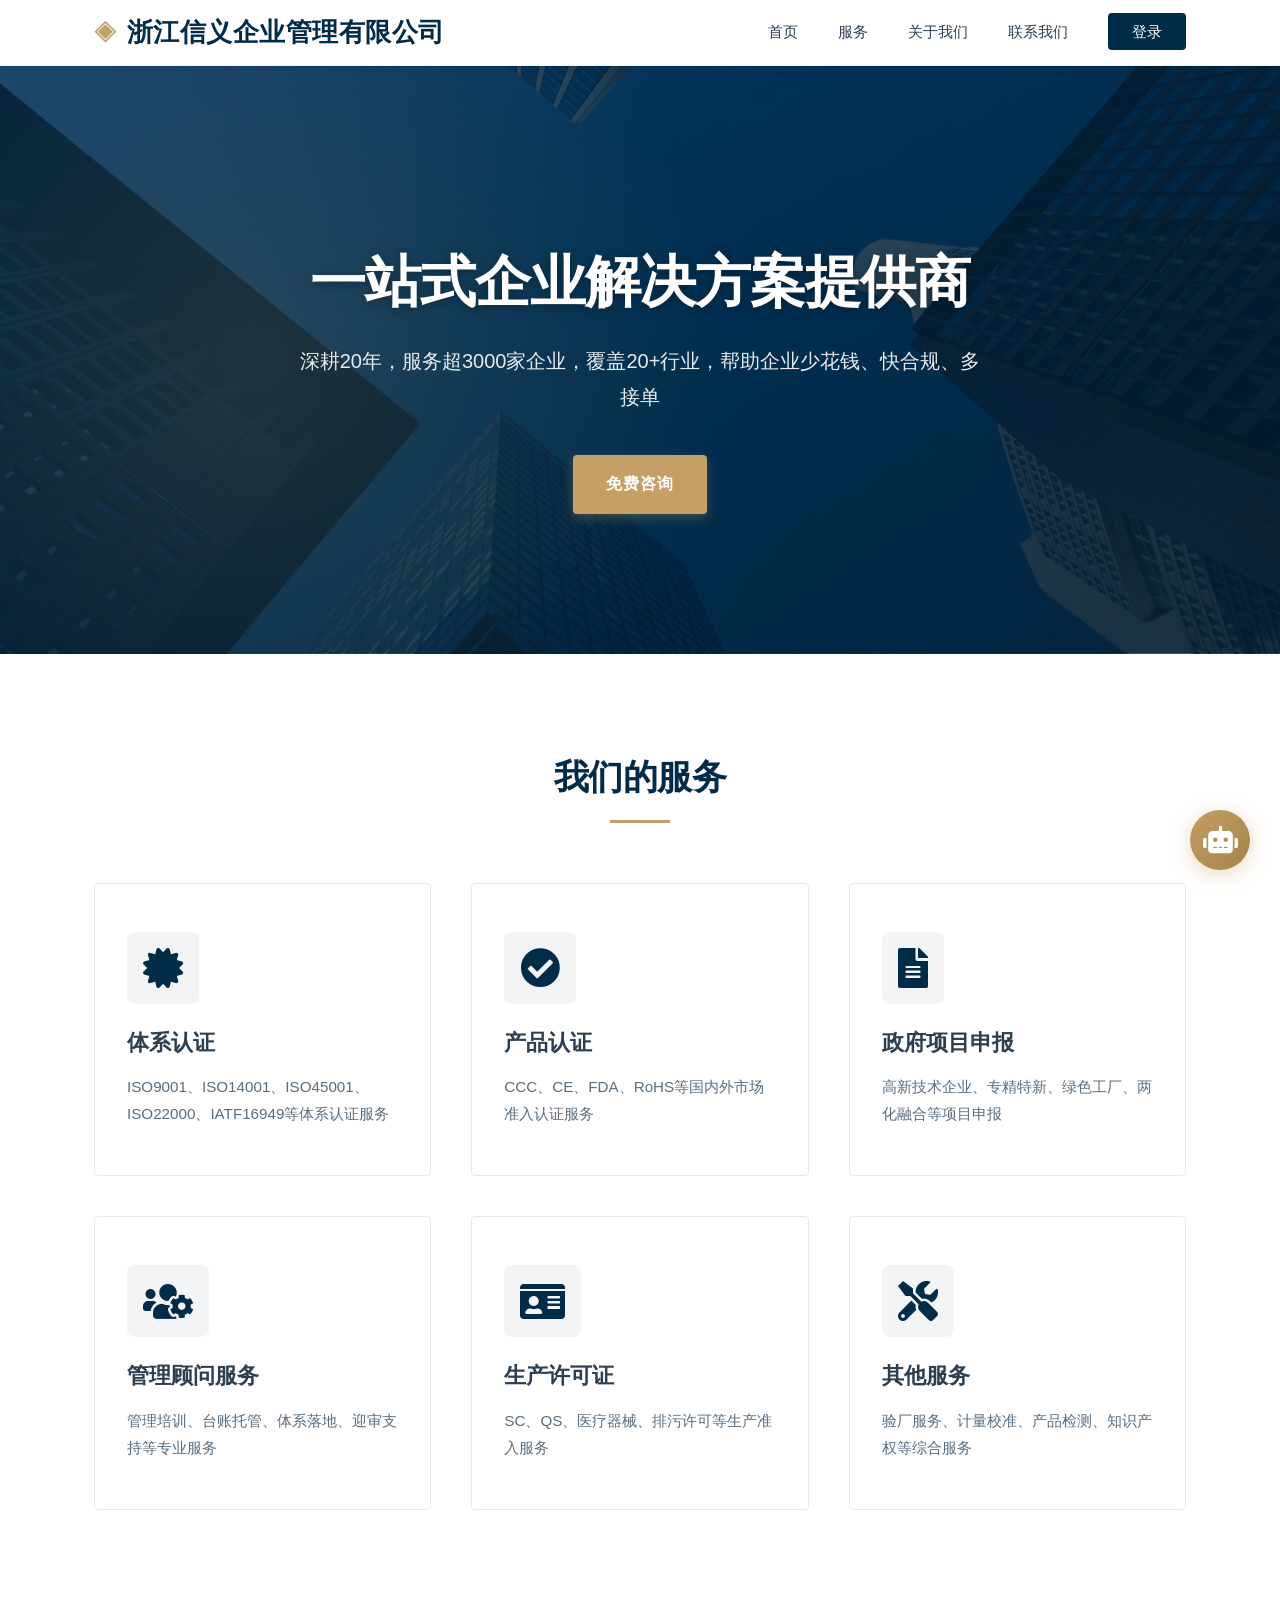
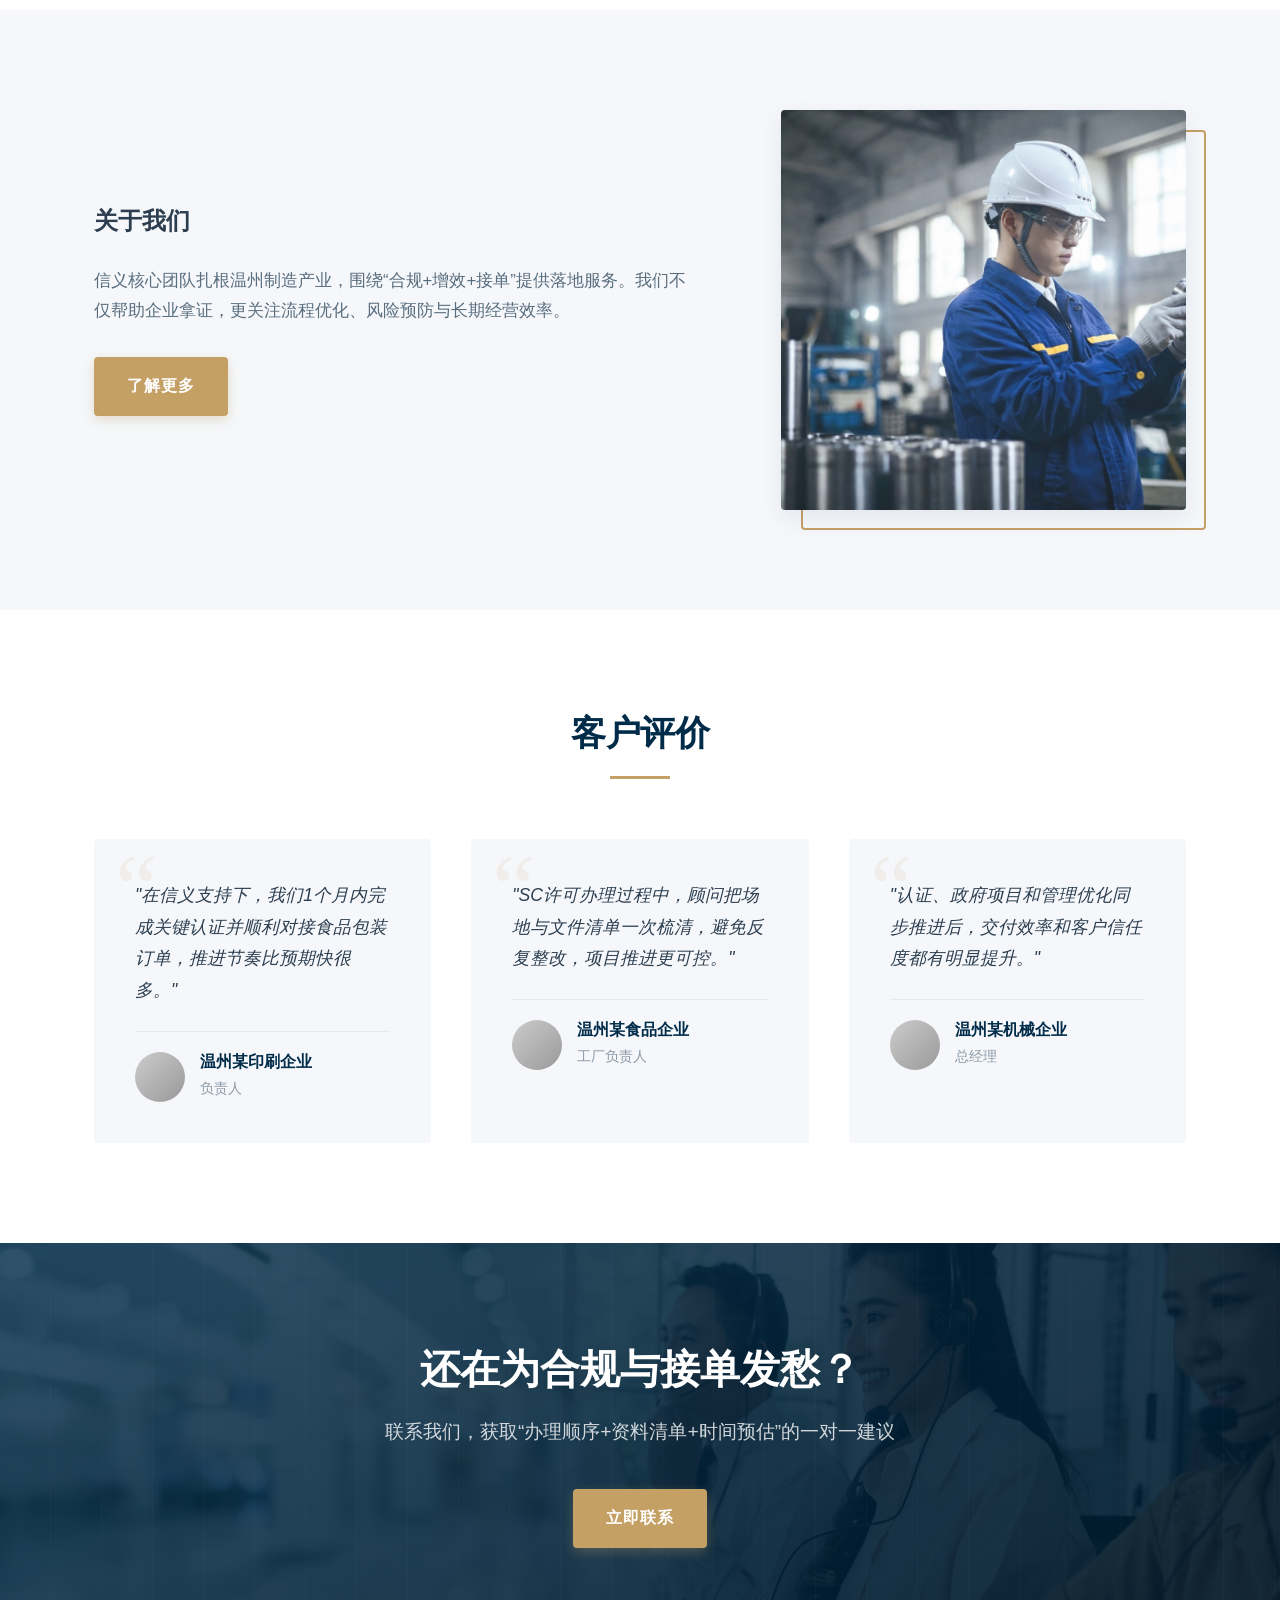
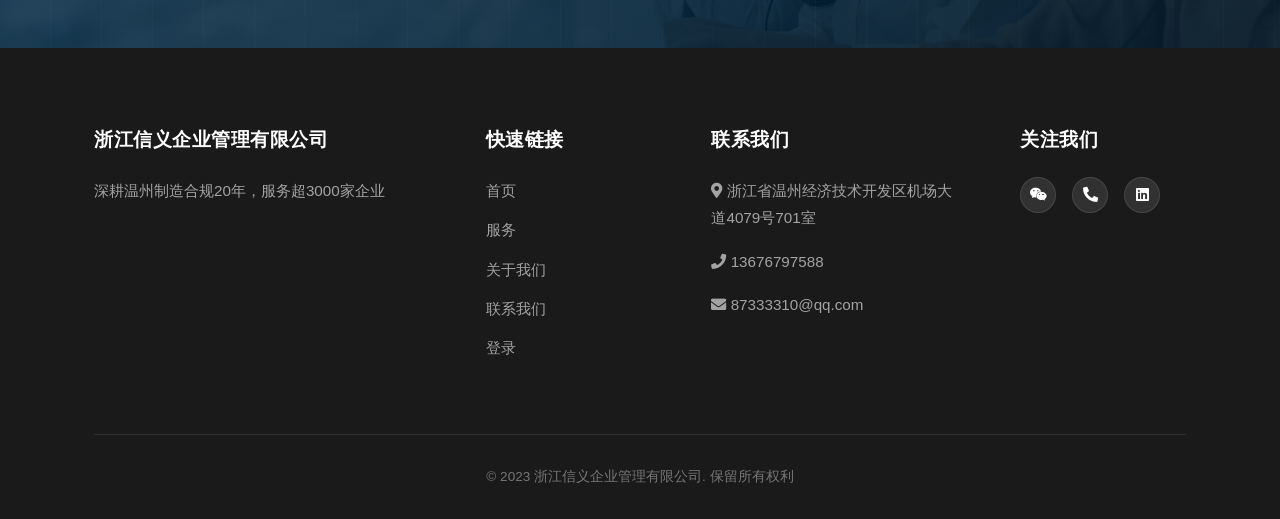
==== commit 205b93f8: "feat: update achievements stats in about page and fix chatbot error messages" ====
--- a/public/index.html
+++ b/public/index.html
@@ -261,7 +261,7 @@
                     <h3>关注我们</h3>
                     <div class="social-icons">
                         <a href="#"><i class="fab fa-weixin"></i></a>
-                        <a href="#"><i class="fab fa-weibo"></i></a>
+                        <a href="tel:13676797588" title="拨打电话"><i class="fas fa-phone-alt"></i></a>
                         <a href="#"><i class="fab fa-linkedin"></i></a>
                     </div>
                 </div>
@@ -273,27 +273,8 @@
     </footer>
 
     <!-- AI Chat Widget -->
-    <div class="ai-widget-toggle" id="aiWidgetToggle" title="咨询 AI 助手">
+    <div class="ai-widget-toggle" id="aiWidgetToggle" title="智能咨询">
         <i class="fas fa-robot"></i>
-    </div>
-
-    <!-- API Key Configuration Modal -->
-    <div class="api-key-modal" id="apiKeyModal">
-        <div class="modal-content">
-            <div class="modal-header">
-                <h3>配置 Kimi API Key</h3>
-                <button class="close-modal" id="closeApiModal">&times;</button>
-            </div>
-            <div class="modal-body">
-                <p>为了使用真实的 AI 对话功能，请输入您的 Moonshot API Key。</p>
-                <p class="api-note">您的 Key 仅存储在本地，不会发送给第三方。</p>
-                <input type="password" id="apiKeyInput" placeholder="sk-xxxxxxxxxxxxxxxxxxxxxxxxxxxxxxxx">
-                <div class="modal-actions">
-                    <button class="btn-cancel" id="cancelApiKey">使用模拟模式</button>
-                    <button class="btn-save" id="saveApiKey">保存并启用</button>
-                </div>
-            </div>
-        </div>
     </div>
 
     <div class="ai-chat-window" id="aiChatWindow">
@@ -305,7 +286,7 @@
                 <div class="header-text">
                     <h3>信义智能助手</h3>
                     <span class="status-dot"></span>
-                    <span class="status-text">Kimi 2.5 在线</span>
+                    <span class="status-text">在线</span>
                 </div>
             </div>
             <button class="close-chat" id="closeChat">
@@ -326,6 +307,6 @@
         </div>
     </div>
 
-    <script src="js/script.js?v=20260307c"></script>
+    <script src="js/script.js?v=20260311-update"></script>
 </body>
 </html>
--- a/public/css/style.css
+++ b/public/css/style.css
@@ -406,7 +406,7 @@
     width: 100%;
     height: 400px;
     background:
-        linear-gradient(135deg, rgba(19, 54, 82, 0.28), rgba(6, 39, 66, 0.42)),
+        linear-gradient(0deg, rgba(255, 255, 255, 0.10), rgba(255, 255, 255, 0.10)),
         url('../img/home-about-right.jpg');
     background-size: cover;
     background-position: center center;
@@ -1041,127 +1041,6 @@
     }
 }
 
-/* API Key 配置模态框 */
-.api-key-modal {
-    display: none;
-    position: fixed;
-    top: 0;
-    left: 0;
-    width: 100%;
-    height: 100%;
-    background: rgba(0, 0, 0, 0.5);
-    z-index: 10000;
-    align-items: center;
-    justify-content: center;
-    opacity: 0;
-    transition: opacity 0.3s ease;
-}
-
-.api-key-modal.active {
-    display: flex;
-    opacity: 1;
-}
-
-.modal-content {
-    background: white;
-    width: 90%;
-    max-width: 400px;
-    border-radius: 12px;
-    box-shadow: 0 10px 30px rgba(0, 0, 0, 0.2);
-    overflow: hidden;
-    transform: translateY(20px);
-    transition: transform 0.3s cubic-bezier(0.25, 0.8, 0.25, 1);
-}
-
-.api-key-modal.active .modal-content {
-    transform: translateY(0);
-}
-
-.modal-header {
-    background: var(--primary-color);
-    padding: 16px 24px;
-    display: flex;
-    justify-content: space-between;
-    align-items: center;
-    color: white;
-}
-
-.modal-header h3 {
-    margin: 0;
-    font-size: 18px;
-    color: white;
-}
-
-.close-modal {
-    background: none;
-    border: none;
-    color: rgba(255, 255, 255, 0.8);
-    font-size: 24px;
-    cursor: pointer;
-    line-height: 1;
-}
-
-.modal-body {
-    padding: 24px;
-}
-
-.modal-body p {
-    margin-bottom: 12px;
-    color: var(--text-main);
-    font-size: 14px;
-}
-
-.api-note {
-    font-size: 12px;
-    color: var(--text-light);
-    margin-top: -8px;
-    margin-bottom: 16px;
-}
-
-#apiKeyInput {
-    width: 100%;
-    padding: 12px;
-    border: 1px solid var(--border-color);
-    border-radius: 6px;
-    font-size: 14px;
-    margin-bottom: 20px;
-    outline: none;
-    transition: border-color 0.2s;
-}
-
-#apiKeyInput:focus {
-    border-color: var(--secondary-color);
-}
-
-.modal-actions {
-    display: flex;
-    justify-content: flex-end;
-    gap: 12px;
-}
-
-.btn-cancel {
-    padding: 8px 16px;
-    background: #f5f5f5;
-    border: none;
-    border-radius: 4px;
-    color: var(--text-regular);
-    cursor: pointer;
-    font-size: 14px;
-}
-
-.btn-save {
-    padding: 8px 16px;
-    background: var(--secondary-color);
-    border: none;
-    border-radius: 4px;
-    color: white;
-    cursor: pointer;
-    font-size: 14px;
-}
-
-.btn-save:hover {
-    background: var(--secondary-dark);
-}
 .page-header {
     background: linear-gradient(135deg, var(--primary-color), var(--primary-dark));
     color: white;
